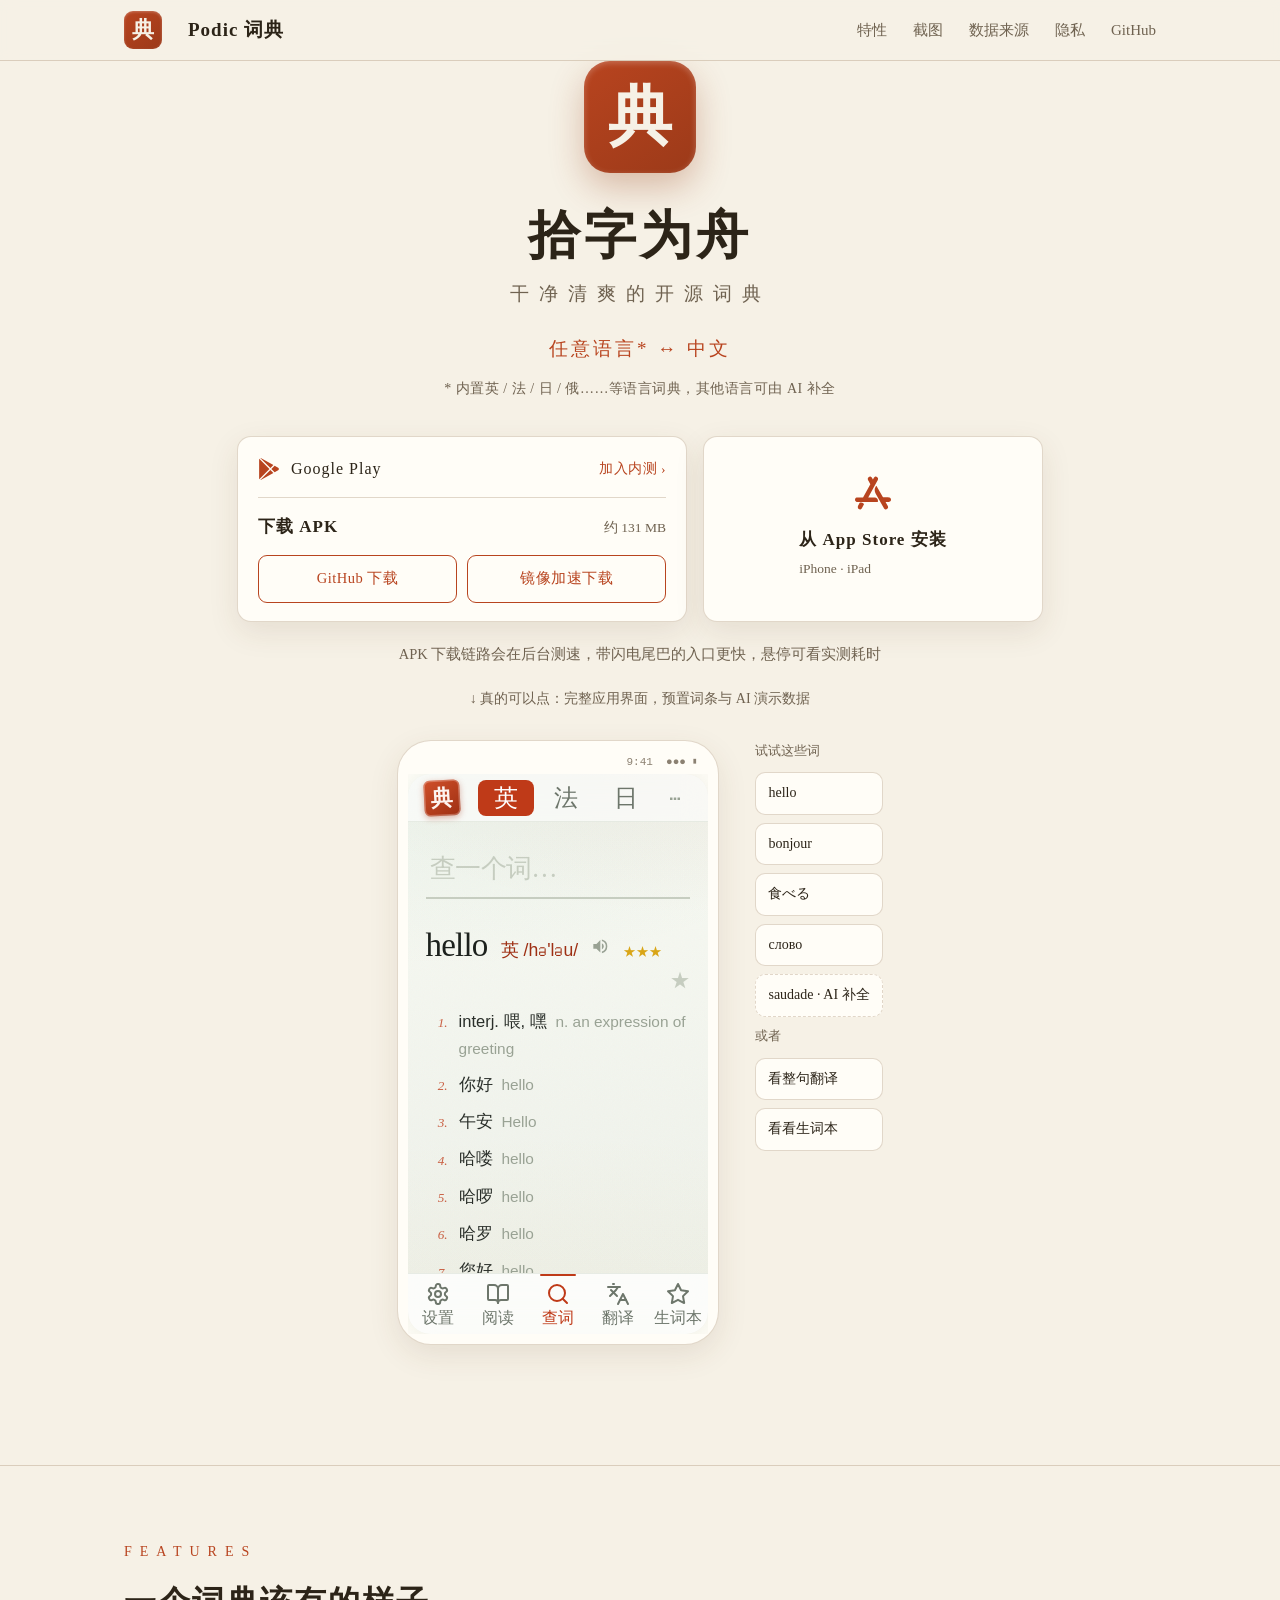
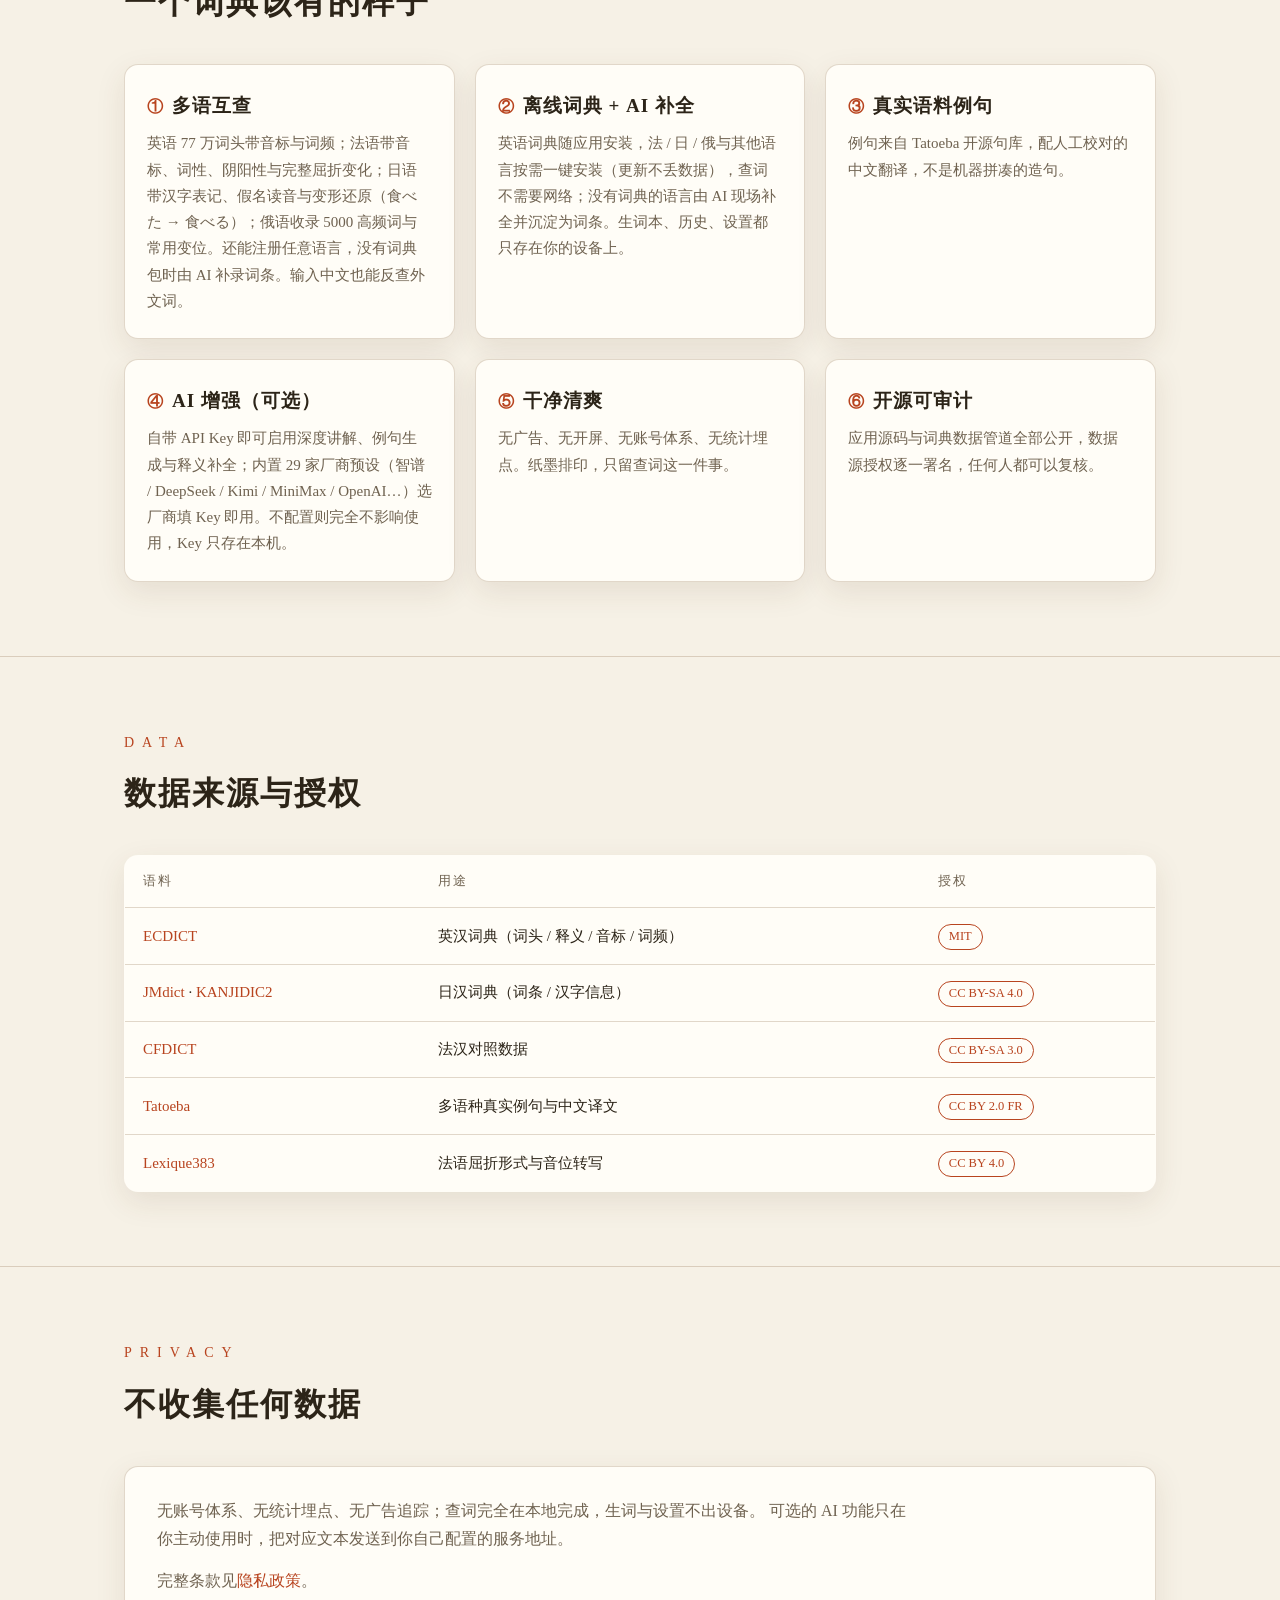
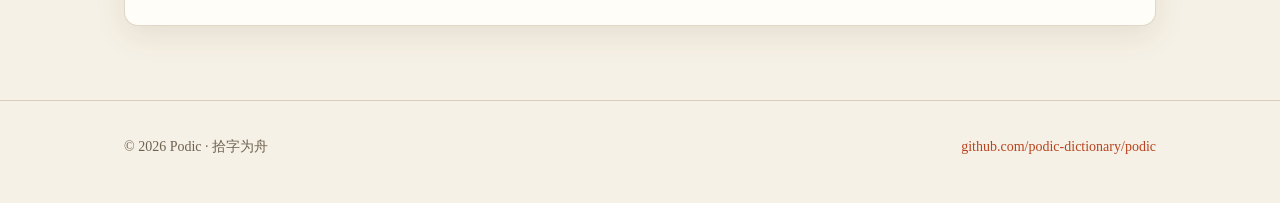
==== index.html @ 90ff9af2 "demo/: 真前端可交互演示（mock 后端），landing 换 iframe 集成 - demo/ = 前端构建产物 + mock.js（fetch 拦截 + SSE 流模拟，预置词条数据） -" ====
<!doctype html>
<html lang="zh-CN">
<head>
<meta charset="utf-8">
<meta name="viewport" content="width=device-width, initial-scale=1">
<title>Podic 词典 · 拾字为舟 — 开源离线词典（英 / 法 / 日 / 俄 ↔ 中文）</title>
<meta name="description" content="Podic 是一款干净清爽的开源词典应用：英、法、日、俄语与中文互查，支持注册任意语言，完全离线，真实语料例句，可选 AI 增强。无广告、无账号、不收集任何数据。Android 与 iOS 均可下载。">
<meta property="og:title" content="Podic 词典 · 拾字为舟">
<meta property="og:description" content="开源离线词典：英 / 法 / 日 / 俄 ↔ 中文（可自添加语言）。真实语料例句，可选 AI 增强，不收集任何数据。">
<meta property="og:image" content="https://podic-dictionary.github.io/assets/og.png">
<link rel="icon" type="image/png" href="assets/icon.png">
<style>
:root{
  --paper:#f6f1e6; --paper-2:#efe7d4; --ink:#2c2418; --ink-soft:#6f6250;
  --seal:#b8441f; --seal-deep:#9c3a19; --line:rgba(120,80,40,.22);
  --card:#fffdf7; --card-shadow:0 10px 30px rgba(90,60,30,.10);
}
@media (prefers-color-scheme: dark){
  :root{
    --paper:#171310; --paper-2:#1f1a15; --ink:#ece4d4; --ink-soft:#a4977f;
    --seal:#d4552a; --seal-deep:#b8441f; --line:rgba(210,170,120,.20);
    --card:#211b15; --card-shadow:0 10px 30px rgba(0,0,0,.45);
  }
}
*{margin:0;padding:0;box-sizing:border-box}
html{scroll-behavior:smooth}
body{
  font-family:"Noto Serif SC","Source Han Serif SC","Songti SC",STSong,Georgia,serif;
  background:
    radial-gradient(1200px 500px at 85% -10%, var(--paper-2), transparent 60%),
    var(--paper);
  color:var(--ink); line-height:1.75;
}
.wrap{max-width:1080px;margin:0 auto;padding:0 24px}
a{color:var(--seal);text-decoration:none}
a:hover{text-decoration:underline}

/* nav */
nav{position:sticky;top:0;z-index:9;backdrop-filter:blur(8px);
  background:color-mix(in srgb, var(--paper) 82%, transparent);border-bottom:1px solid var(--line)}
nav .wrap{display:flex;align-items:center;gap:26px;height:60px}
.seal{width:38px;height:38px;border-radius:9px;flex:none;
  background:linear-gradient(145deg,var(--seal),var(--seal-deep));
  color:#f6f1e6;display:flex;align-items:center;justify-content:center;
  font-size:22px;font-weight:700;box-shadow:inset 0 1px 3px rgba(255,255,255,.28)}
.brand{font-weight:700;font-size:19px;letter-spacing:1px;margin-right:auto}
nav a.item{color:var(--ink-soft);font-size:15px}
nav a.item:hover{color:var(--seal);text-decoration:none}

/* hero */
header{padding:88px 0 66px;text-align:center}
.hero-seal{width:112px;height:112px;border-radius:26px;margin:0 auto 30px;
  background:linear-gradient(145deg,var(--seal),var(--seal-deep));
  color:#f6f1e6;display:flex;align-items:center;justify-content:center;font-size:64px;font-weight:700;
  box-shadow:0 14px 34px rgba(150,60,20,.30), inset 0 2px 6px rgba(255,255,255,.25)}
h1{font-size:52px;letter-spacing:4px;line-height:1.25}
h1 small{display:block;font-size:19px;color:var(--ink-soft);letter-spacing:10px;margin-top:14px;font-weight:400}
.langs{margin:26px 0 38px;color:var(--seal);font-size:19px;letter-spacing:3px}
.cta{display:flex;gap:16px;justify-content:center;flex-wrap:wrap;align-items:stretch}
.btn{display:inline-flex;align-items:center;gap:9px;padding:12px 26px;border-radius:10px;
  border:1.5px solid var(--seal);font-size:16px;letter-spacing:1px}
.btn.solid{background:linear-gradient(145deg,var(--seal),var(--seal-deep));color:#f6f1e6;
  box-shadow:0 6px 18px rgba(150,60,20,.28)}
.btn.solid:hover{text-decoration:none;transform:translateY(-1px)}
.btn.ghost{color:var(--seal)}
.btn.ghost:hover{background:color-mix(in srgb, var(--seal) 8%, transparent);text-decoration:none}
button.btn{font-family:inherit;cursor:pointer;background:none}
.ver{font:12.5px/1 ui-monospace,SFMono-Regular,Consolas,monospace;opacity:.85}
.ver:empty{display:none}
.cta-note{margin-top:20px;color:var(--ink-soft);font-size:14.5px}

/* 平台卡片：Google 卡（Play 内测入口 + APK 下载）与 iOS 卡（App Store） */
.dl-card{width:100%;max-width:450px;background:var(--card);border:1px solid var(--line);
  border-radius:14px;box-shadow:var(--card-shadow);padding:18px 20px;text-align:left;
  display:flex;flex-direction:column}
.store-row{display:flex;align-items:center;gap:11px;width:100%;padding:0 0 14px;
  margin-bottom:14px;border:0;border-bottom:1px solid var(--line);background:none;
  color:var(--ink);font:inherit;font-size:16px;letter-spacing:1px;cursor:pointer;text-align:left}
.store-row:hover{color:var(--seal);text-decoration:none}
.store-row .icon{width:22px;height:22px;flex:none;color:var(--seal)}
.store-row .hint{margin-left:auto;color:var(--seal);font-size:13.5px;letter-spacing:.5px}
.ios-card{max-width:340px;display:flex;align-items:center;justify-content:center;gap:14px;
  color:var(--ink);text-decoration:none;padding:18px 24px}
.ios-card:hover{text-decoration:none;color:var(--seal);
  background:color-mix(in srgb, var(--seal) 5%, var(--card))}
.ios-card .icon{width:36px;height:36px;flex:none;color:var(--seal)}
.ios-card b{display:block;font-size:17px;letter-spacing:1px}
.ios-card span{color:var(--ink-soft);font-size:13.5px}
.dl-head{display:flex;align-items:baseline;justify-content:space-between;gap:12px;margin-bottom:14px}
.dl-head b{font-size:17px;letter-spacing:1px}
.dl-head span{color:var(--ink-soft);font-size:13.5px}
.dl-actions{display:flex;gap:10px;flex-wrap:wrap}
.dl-btn{display:inline-flex;align-items:center;justify-content:center;flex:1;gap:8px;padding:10px 16px;border-radius:9px;
  border:1.5px solid var(--seal);color:var(--seal);font-size:14.5px;letter-spacing:.5px;
  transition:background .15s,transform .15s;white-space:nowrap}
.dl-btn:hover{background:color-mix(in srgb, var(--seal) 8%, transparent);text-decoration:none;transform:translateY(-1px)}
.dl-btn.faster{order:-1;background:linear-gradient(145deg,var(--seal),var(--seal-deep));
  color:#f6f1e6;box-shadow:0 6px 18px rgba(150,60,20,.28)}
.dl-btn.faster:hover{background:linear-gradient(145deg,var(--seal),var(--seal-deep))}
.dl-btn .spd{display:none;flex:none}
.dl-btn.faster .spd{display:block}
.dl-btn.faster .spd .streak{animation:streak .5s ease-in-out infinite alternate}
@keyframes streak{from{opacity:.25;transform:translateX(-2px)}to{opacity:.95;transform:translateX(1px)}}

/* 内测说明弹窗 */
.modal[hidden]{display:none}
.modal{position:fixed;inset:0;z-index:30;display:flex;align-items:center;justify-content:center;padding:20px}
.modal-backdrop{position:absolute;inset:0;background:color-mix(in srgb, var(--ink) 45%, transparent);backdrop-filter:blur(3px)}
.modal-box{position:relative;width:100%;max-width:520px;max-height:86vh;overflow:auto;
  background:var(--card);border:1px solid var(--line);border-radius:16px;
  box-shadow:var(--card-shadow);padding:30px 32px 26px}
.modal-box h3{font-size:21px;letter-spacing:1px;margin-bottom:14px}
.modal-box p,.modal-box ol{color:var(--ink-soft);font-size:15px}
.modal-box ol{margin:12px 0;list-style:decimal-leading-zero;padding-left:22px}
.modal-box li{margin:9px 0}
.modal-close{position:absolute;top:14px;right:16px;border:none;background:none;
  color:var(--ink-soft);font-size:22px;line-height:1;cursor:pointer;padding:4px 8px}
.modal-close:hover{color:var(--seal)}
.modal-actions{display:flex;gap:10px;flex-wrap:wrap;margin-top:22px}
.modal-actions .btn{padding:9px 18px;font-size:14.5px}

/* screenshots */
.shots{padding:20px 0 90px}
.rail{display:flex;gap:26px;justify-content:center;flex-wrap:wrap}
.phone{width:250px;border-radius:24px;padding:8px;background:var(--card);
  border:1px solid var(--line);box-shadow:var(--card-shadow)}
.phone img{width:100%;border-radius:17px;display:block}
.rail .phone:nth-child(1){transform:rotate(-2.2deg) translateY(12px)}
.rail .phone:nth-child(2){transform:rotate(1.4deg)}
.rail .phone:nth-child(3){transform:rotate(-1.2deg) translateY(6px)}
.rail .phone:nth-child(4){transform:rotate(2deg) translateY(14px)}

/* sections */
section{padding:74px 0;border-top:1px solid var(--line)}
.kicker{color:var(--seal);letter-spacing:8px;font-size:14px;margin-bottom:10px}
h2{font-size:32px;letter-spacing:2px;margin-bottom:34px}

.grid{display:grid;grid-template-columns:repeat(3,1fr);gap:20px}
@media (max-width:760px){.grid{grid-template-columns:1fr}.h1{font-size:40px}h1{font-size:38px}}
.card{background:var(--card);border:1px solid var(--line);border-radius:14px;
  padding:24px 22px;box-shadow:var(--card-shadow)}
.card h3{font-size:19px;margin-bottom:8px;letter-spacing:1px}
.card h3 em{font-style:normal;color:var(--seal);margin-right:8px;font-size:16px}
.card p{color:var(--ink-soft);font-size:15px}

table{width:100%;border-collapse:collapse;background:var(--card);border:1px solid var(--line);
  border-radius:14px;overflow:hidden;box-shadow:var(--card-shadow)}
th,td{padding:14px 18px;text-align:left;font-size:15px;border-bottom:1px solid var(--line)}
th{color:var(--ink-soft);font-weight:400;letter-spacing:2px;font-size:13px}
tr:last-child td{border-bottom:none}
.tag{display:inline-block;padding:1px 10px;border-radius:99px;font-size:12.5px;
  border:1px solid var(--seal);color:var(--seal);white-space:nowrap}

.priv{background:var(--card);border:1px solid var(--line);border-radius:14px;
  padding:30px 32px;box-shadow:var(--card-shadow)}
.priv p{color:var(--ink-soft);max-width:760px}

footer{border-top:1px solid var(--line);padding:34px 0 44px;color:var(--ink-soft);font-size:14px}
footer .wrap{display:flex;justify-content:space-between;gap:16px;flex-wrap:wrap}

/* 可交互 demo：iframe 内嵌真实前端（./demo/），landing 只提供手机框与词条 chips */
.langs-note{margin:-26px 0 34px;color:var(--ink-soft);font-size:14px;letter-spacing:.5px}
.demo-hint{text-align:center;color:var(--ink-soft);font-size:14px;margin-bottom:18px}
.demo{display:flex;gap:36px;justify-content:center;align-items:flex-start;flex-wrap:wrap;padding:10px 0 30px}
.demo-phone{width:322px;border-radius:34px;padding:10px;background:var(--card);border:1px solid var(--line);
  box-shadow:var(--card-shadow);overflow:hidden}
.demo-status{font:11px/1 ui-monospace,monospace;color:var(--ink-soft);padding:6px 10px 6px;text-align:right;opacity:.8}
.demo-phone iframe{display:block;width:100%;height:560px;border:0;border-radius:22px;background:var(--card)}
.demo-side{max-width:200px}
.demo-side-t{font-size:13px;color:var(--ink-soft);margin:0 0 10px}
.chip{display:block;width:100%;margin-bottom:8px;padding:8px 12px;border-radius:10px;border:1px solid var(--line);
  background:var(--card);color:var(--ink);font:inherit;font-size:14px;text-align:left;cursor:pointer}
.chip:hover{border-color:var(--seal);color:var(--seal)}
.chip.ai{border-style:dashed}

</style>
</head>
<body>

<nav><div class="wrap">
  <div class="seal">典</div>
  <div class="brand">Podic 词典</div>
  <a class="item" href="#features">特性</a>
  <a class="item" href="#shots">截图</a>
  <a class="item" href="#data">数据来源</a>
  <a class="item" href="#privacy">隐私</a>
  <a class="item" href="https://github.com/podic-dictionary/podic">GitHub</a>
</div></nav>

<header class="wrap">
  <div class="hero-seal">典</div>
  <h1>拾字为舟<small>干净清爽的开源词典</small></h1>
  <div class="langs">任意语言* ↔ 中文</div>
  <p class="langs-note">* 内置英 / 法 / 日 / 俄……等语言词典，其他语言可由 AI 补全</p>
  <div class="cta">
    <div class="dl-card">
      <button class="store-row" id="playBtn" type="button">
        <svg class="icon" viewBox="0 0 24 24" fill="currentColor" aria-hidden="true"><path d="M22.018 13.298l-3.919 2.218-3.515-3.493 3.543-3.521 3.891 2.202a1.49 1.49 0 0 1 0 2.594zM1.337.924a1.486 1.486 0 0 0-.112.568v21.017c0 .217.045.419.124.6l11.155-11.087L1.337.924zm12.207 10.065l3.258-3.238L3.45.195a1.466 1.466 0 0 0-.946-.179l11.04 10.973zm0 2.067l-11 10.933c.298.036.612-.016.906-.183l13.324-7.54-3.23-3.21z"/></svg>
        Google Play<span class="hint">加入内测 ›</span>
      </button>
      <div class="dl-head">
        <b>下载 APK</b>
        <span><span class="ver" data-release-version></span>约 <span data-release-size>131</span> MB</span>
      </div>
      <div class="dl-actions">
        <a class="dl-btn" data-release-asset href="https://github.com/podic-dictionary/podic/releases/latest"
           title="GitHub 官方直链">GitHub 下载<svg class="spd" viewBox="0 0 30 16" width="26" height="14" aria-hidden="true"><g class="streak" fill="none" stroke="currentColor" stroke-width="1.6" stroke-linecap="round"><path d="M11 5H6"/><path d="M10 8.5H4.5"/><path d="M11 12H7"/></g><path d="M23 1l-8 8h4.2L16.7 15 25 7h-4.2z" fill="currentColor"/></svg></a>
        <a class="dl-btn" data-release-mirror href="https://github.com/podic-dictionary/podic/releases/latest"
           title="ghproxy 镜像加速">镜像加速下载<svg class="spd" viewBox="0 0 30 16" width="26" height="14" aria-hidden="true"><g class="streak" fill="none" stroke="currentColor" stroke-width="1.6" stroke-linecap="round"><path d="M11 5H6"/><path d="M10 8.5H4.5"/><path d="M11 12H7"/></g><path d="M23 1l-8 8h4.2L16.7 15 25 7h-4.2z" fill="currentColor"/></svg></a>
      </div>
    </div>
    <a class="dl-card ios-card" href="https://apps.apple.com/cn/app/podic-dictionary/id6814098026">
      <svg class="icon" viewBox="0 0 24 24" fill="currentColor" aria-hidden="true"><path d="M8.8086 14.9194l6.1107-11.0368c.0837-.1513.1682-.302.2437-.4584.0685-.142.1267-.2854.1646-.4403.0803-.3259.0588-.6656-.066-.9767-.1238-.3095-.3417-.5678-.6201-.7355a1.4175 1.4175 0 0 0-.921-.1924c-.3207.043-.6135.1935-.8443.4288-.1094.1118-.1996.2361-.2832.369-.092.1463-.175.2979-.259.4492l-.3864.6979-.3865-.6979c-.0837-.1515-.1667-.303-.2587-.4492-.0837-.1329-.1739-.2572-.2835-.369-.2305-.2353-.5233-.3857-.844-.429a1.4181 1.4181 0 0 0-.921.1926c-.2784.1677-.4964.426-.6203.7355-.1246.311-.1461.6508-.066.9767.038.155.0962.2984.1648.4403.0753.1564.1598.307.2437.4584l1.248 2.2543-4.8625 8.7825H2.0295c-.1676 0-.3351-.0007-.5026.0092-.1522.009-.3004.0284-.448.0714-.3108.0906-.5822.2798-.7783.548-.195.2665-.3006.5929-.3006.9279 0 .3352.1057.6612.3006.9277.196.2683.4675.4575.7782.548.1477.043.296.0623.4481.0715.1675.01.335.009.5026.009h13.0974c.0171-.0357.059-.1294.1-.2697.415-1.4151-.6156-2.843-2.0347-2.843zM3.113 18.5418l-.7922 1.5008c-.0818.1553-.1644.31-.2384.4705-.067.1458-.124.293-.1611.452-.0785.3346-.0576.6834.0645 1.0029.1212.3175.3346.583.607.7549.2727.172.5891.2416.9013.1975.3139-.044.6005-.1986.8263-.4402.1072-.1148.1954-.2424.2772-.3787.0902-.1503.1714-.3059.2535-.4612L6 19.4636c-.0896-.149-.9473-1.4704-2.887-.9218m20.5861-3.0056a1.4707 1.4707 0 0 0-.779-.5407c-.1476-.0425-.2961-.0616-.4483-.0705-.1678-.0099-.3352-.0091-.503-.0091H18.648l-4.3891-7.817c-.6655.7005-.9632 1.485-1.0773 2.1976-.1655 1.0333.0367 2.0934.546 3.0004l5.2741 9.3933c.084.1494.167.299.2591.4435.0837.131.1739.2537.2836.364.231.2323.5238.3809.8449.4232.3192.0424.643-.0244.9217-.1899.2784-.1653.4968-.4204.621-.7257.1246-.3072.146-.6425.0658-.9641-.0381-.1529-.0962-.2945-.165-.4346-.0753-.1543-.1598-.303-.2438-.4524l-1.216-2.1662h1.596c.1677 0 .3351.0009.5029-.009.1522-.009.3007-.028.4483-.0705a1.4707 1.4707 0 0 0 .779-.5407A1.5386 1.5386 0 0 0 24 16.452a1.539 1.539 0 0 0-.3009-.9158Z"/></svg>
      <div><b>从 App Store 安装</b><span>iPhone · iPad</span></div>
    </a>
  </div>
  <p class="cta-note">APK 下载链路会在后台测速，带闪电尾巴的入口更快，悬停可看实测耗时</p>
</header>

<div class="modal" id="playModal" hidden>
  <div class="modal-backdrop" data-close></div>
  <div class="modal-box" role="dialog" aria-modal="true" aria-labelledby="playModalTitle">
    <button class="modal-close" type="button" aria-label="关闭" data-close>&times;</button>
    <h3 id="playModalTitle">Google Play 加入内测</h3>
    <p>Podic 的 Google Play 版正在封闭测试。按 Google 对个人开发者的要求，需要 12 人连续测试 14 天才能转正式发布。有 Play 账号的朋友，请帮忙凑个人头：</p>
    <ol>
      <li>先加入 <a href="https://groups.google.com/g/podic">podic 测试组</a>（Google Group）</li>
      <li>再<a href="https://play.google.com/apps/testing/com.felix021.podic">点这里加入测试</a>，安装应用</li>
    </ol>
    <p>测试中遇到问题，欢迎在 <a href="https://github.com/podic-dictionary/podic/issues">GitHub 提 issue</a>。</p>
    <div class="modal-actions">
      <a class="btn solid" href="https://groups.google.com/g/podic">① 加入测试组</a>
      <a class="btn ghost" href="https://play.google.com/apps/testing/com.felix021.podic">② 加入测试并安装</a>
    </div>
  </div>
</div>

<!-- 可交互 demo：iframe 内嵌真实前端（mock 后端，预置词条），chips 控制深链接 -->
<div class="shots wrap">
  <div class="demo-hint">↓ 真的可以点：完整应用界面，预置词条与 AI 演示数据</div>
  <div class="demo">
    <div class="demo-phone">
      <div class="demo-status">9:41&nbsp;&nbsp;●●●&nbsp;▮</div>
      <iframe id="demoFrame" src="./demo/#/search?q=hello&amp;lang=en" title="Podic 界面演示" loading="lazy"></iframe>
    </div>
    <div class="demo-side">
      <p class="demo-side-t">试试这些词</p>
      <button class="chip" data-q="hello" data-lang="en">hello</button>
      <button class="chip" data-q="bonjour" data-lang="fr">bonjour</button>
      <button class="chip" data-q="食べる" data-lang="ja">食べる</button>
      <button class="chip" data-q="слово" data-lang="ru">слово</button>
      <button class="chip ai" data-q="saudade" data-lang="fr">saudade · AI 补全</button>
      <p class="demo-side-t">或者</p>
      <button class="chip" data-text="Life is like reading a dictionary.">看整句翻译</button>
      <button class="chip" data-hash="#/favorites">看看生词本</button>
    </div>
  </div>
</div>

<section id="features"><div class="wrap">
  <div class="kicker">FEATURES</div>
  <h2>一个词典该有的样子</h2>
  <div class="grid">
    <div class="card"><h3><em>①</em>多语互查</h3>
      <p>英语 77 万词头带音标与词频；法语带音标、词性、阴阳性与完整屈折变化；日语带汉字表记、假名读音与变形还原（食べた → 食べる）；俄语收录 5000 高频词与常用变位。还能注册任意语言，没有词典包时由 AI 补录词条。输入中文也能反查外文词。</p></div>
    <div class="card"><h3><em>②</em>离线词典 + AI 补全</h3>
      <p>英语词典随应用安装，法 / 日 / 俄与其他语言按需一键安装（更新不丢数据），查词不需要网络；没有词典的语言由 AI 现场补全并沉淀为词条。生词本、历史、设置都只存在你的设备上。</p></div>
    <div class="card"><h3><em>③</em>真实语料例句</h3>
      <p>例句来自 Tatoeba 开源句库，配人工校对的中文翻译，不是机器拼凑的造句。</p></div>
    <div class="card"><h3><em>④</em>AI 增强（可选）</h3>
      <p>自带 API Key 即可启用深度讲解、例句生成与释义补全；内置 29 家厂商预设（智谱 / DeepSeek / Kimi / MiniMax / OpenAI…）选厂商填 Key 即用。不配置则完全不影响使用，Key 只存在本机。</p></div>
    <div class="card"><h3><em>⑤</em>干净清爽</h3>
      <p>无广告、无开屏、无账号体系、无统计埋点。纸墨排印，只留查词这一件事。</p></div>
    <div class="card"><h3><em>⑥</em>开源可审计</h3>
      <p>应用源码与词典数据管道全部公开，数据源授权逐一署名，任何人都可以复核。</p></div>
  </div>
</div></section>

<section id="data"><div class="wrap">
  <div class="kicker">DATA</div>
  <h2>数据来源与授权</h2>
  <table>
    <tr><th>语料</th><th>用途</th><th>授权</th></tr>
    <tr><td><a href="https://github.com/skywind3000/ECDICT">ECDICT</a></td><td>英汉词典（词头 / 释义 / 音标 / 词频）</td><td><span class="tag">MIT</span></td></tr>
    <tr><td><a href="https://www.edrdg.org/jmdict/j_jmdict.html">JMdict</a> · <a href="https://www.edrdg.org/wiki/index.php/KANJIDIC_Project">KANJIDIC2</a></td><td>日汉词典（词条 / 汉字信息）</td><td><span class="tag">CC BY-SA 4.0</span></td></tr>
    <tr><td><a href="https://chine.in/mandarin/cfdict/">CFDICT</a></td><td>法汉对照数据</td><td><span class="tag">CC BY-SA 3.0</span></td></tr>
    <tr><td><a href="https://tatoeba.org">Tatoeba</a></td><td>多语种真实例句与中文译文</td><td><span class="tag">CC BY 2.0 FR</span></td></tr>
    <tr><td><a href="http://www.lexique.org">Lexique383</a></td><td>法语屈折形式与音位转写</td><td><span class="tag">CC BY 4.0</span></td></tr>
  </table>
</div></section>

<section id="privacy"><div class="wrap">
  <div class="kicker">PRIVACY</div>
  <h2>不收集任何数据</h2>
  <div class="priv">
    <p>无账号体系、无统计埋点、无广告追踪；查词完全在本地完成，生词与设置不出设备。
       可选的 AI 功能只在你主动使用时，把对应文本发送到你自己配置的服务地址。</p>
    <p style="margin-top:14px">完整条款见<a href="/privacy.html">隐私政策</a>。</p>
  </div>
</div></section>

<footer><div class="wrap">
  <div>© 2026 Podic · 拾字为舟</div>
  <div><a href="https://github.com/podic-dictionary/podic">github.com/podic-dictionary/podic</a></div>
</div></footer>

<script>
'use strict';
// 内测说明弹窗：点按钮打开，点遮罩 / 关闭键 / Esc 关闭。
(() => {
  const modal = document.getElementById('playModal');
  const open = () => { modal.hidden = false; document.body.style.overflow = 'hidden'; };
  const close = () => { modal.hidden = true; document.body.style.overflow = ''; };
  document.getElementById('playBtn').addEventListener('click', open);
  modal.addEventListener('click', (e) => { if (e.target.closest('[data-close]')) close(); });
  addEventListener('keydown', (e) => { if (e.key === 'Escape' && !modal.hidden) close(); });
})();


// ===== 可交互 demo：chips 通过 hash 深链接控制 iframe 内的真实前端 =====
(() => {
  const frame = document.getElementById('demoFrame');
  const nav = (hash) => { frame.contentWindow.location.hash = hash; };
  document.querySelectorAll('.chip').forEach((x) => {
    x.onclick = () => {
      if (x.dataset.text) nav('#/translate?text=' + encodeURIComponent(x.dataset.text));
      else if (x.dataset.hash) nav(x.dataset.hash);
      else nav('#/search?q=' + encodeURIComponent(x.dataset.q) + '&lang=' + (x.dataset.lang || 'en'));
    };
  });
})();
// ===== /demo =====

// 下载链路：拉 latest release 回填版本号 / APK 直链 / 体积，并给 GitHub
// 直链与 ghproxy 系镜像竞速，谁先返回响应头谁当默认下载按钮。任何失败
// 都保持 releases/latest 兜底链接（不拼文件名，tag 内嵌版本易漂移）。
(async () => {
  try {
    const res = await fetch('https://api.github.com/repos/podic-dictionary/podic/releases/latest',
        {headers: {Accept: 'application/vnd.github+json'}});
    if (!res.ok) return;
    const data = await res.json();
    if (!data || typeof data.tag_name !== 'string') return;
    document.querySelectorAll('[data-release-version]').forEach((el) => {
      el.textContent = data.tag_name + ' · ';
    });
    const asset = (data.assets || []).find(a => /\.apk$/i.test(a.name));
    if (!asset) return;
    const githubBtn = document.querySelector('[data-release-asset]');
    const mirrorBtn = document.querySelector('[data-release-mirror]');
    githubBtn.href = asset.browser_download_url;
    document.querySelectorAll('[data-release-size]').forEach((el) => {
      el.textContent = Math.round(asset.size / 1048576);
    });
    // 镜像按钮先给 ghproxy.net 兜底；竞速冠军出炉后再改指胜出域名。
    const MIRROR_PREFIXES = ['https://ghproxy.net/', 'https://gh-proxy.com/',
        'https://ghfast.top/'];  // 2026-09 实测可用；mirror.ghproxy.com 已失效
    mirrorBtn.href = MIRROR_PREFIXES[0] + asset.browser_download_url;
    // no-cors 探测：拿不到状态码也拿不到 body，abort 挡住下载，流量只有
    // 一个 RTT。结果按到达顺序返回（[0] 为冠军），首个到达后给 300ms 宽限
    // 看有无并列，随后掐掉其余收榜；全灭则返回空数组。
    const raceLinks = (candidates) => new Promise((resolve) => {
      const racers = candidates.map(c => ({ ...c, ctrl: new AbortController() }));
      const arrived = [];
      let done = false;
      const finish = () => {
        if (done) return;
        done = true;
        racers.forEach(r => r.ctrl.abort());
        resolve(arrived);
      };
      racers.forEach((r) => {
        const started = performance.now();
        fetch(r.url, { mode: 'no-cors', cache: 'no-store', signal: r.ctrl.signal })
            .then(() => {
              if (done || r.ms != null) return;
              r.ms = Math.round(performance.now() - started);
              arrived.push(r);
              if (arrived.length === 1) setTimeout(finish, 300);
            })
            .catch(() => {});
      });
      setTimeout(finish, 4800);
    });
    const results = await raceLinks([{ url: asset.browser_download_url }].concat(
        MIRROR_PREFIXES.map(prefix => ({ prefix, url: prefix + asset.browser_download_url }))));
    // 悬停提示写实测耗时；镜像按钮指向最快的镜像域名。
    const githubHit = results.find(r => !r.prefix);
    const mirrorHit = results.find(r => r.prefix);
    githubBtn.title = 'GitHub 官方直链' +
        (githubHit ? ` · 实测响应 ${githubHit.ms}ms` : '');
    if (mirrorHit) {
      mirrorBtn.href = mirrorHit.prefix + asset.browser_download_url;
      mirrorBtn.title = `ghproxy 镜像加速（${new URL(mirrorHit.prefix).host}）` +
          ` · 实测响应 ${mirrorHit.ms}ms`;
    } else {
      mirrorBtn.title = 'ghproxy 镜像加速';
    }
    if (results[0]) {
      // 冠军：排到最前、换实心样式、亮出闪电尾巴。
      const winnerBtn = results[0].prefix ? mirrorBtn : githubBtn;
      winnerBtn.classList.add('faster');
      winnerBtn.title += ' · 当前最快';
    }
  } catch (_) { /* 保持 releases/latest 兜底链接 */ }
})();
</script>

</body>
</html>
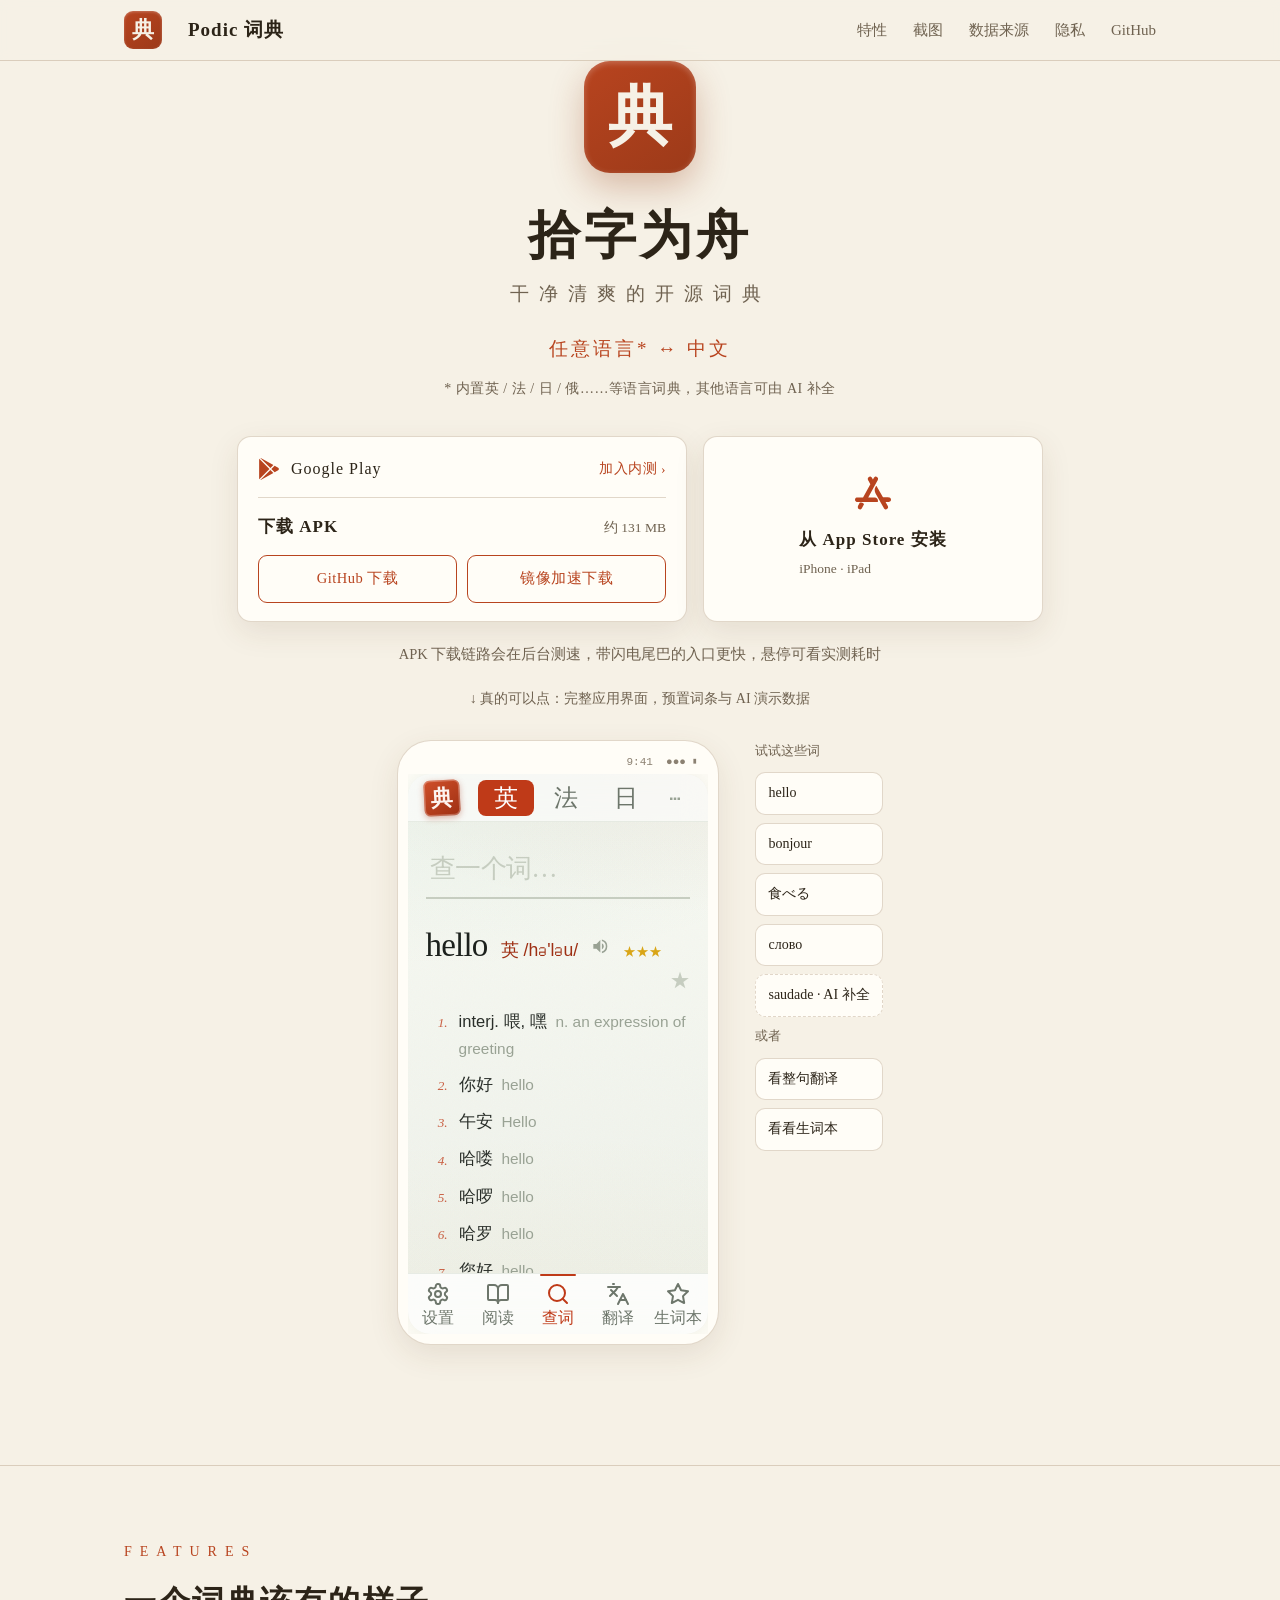
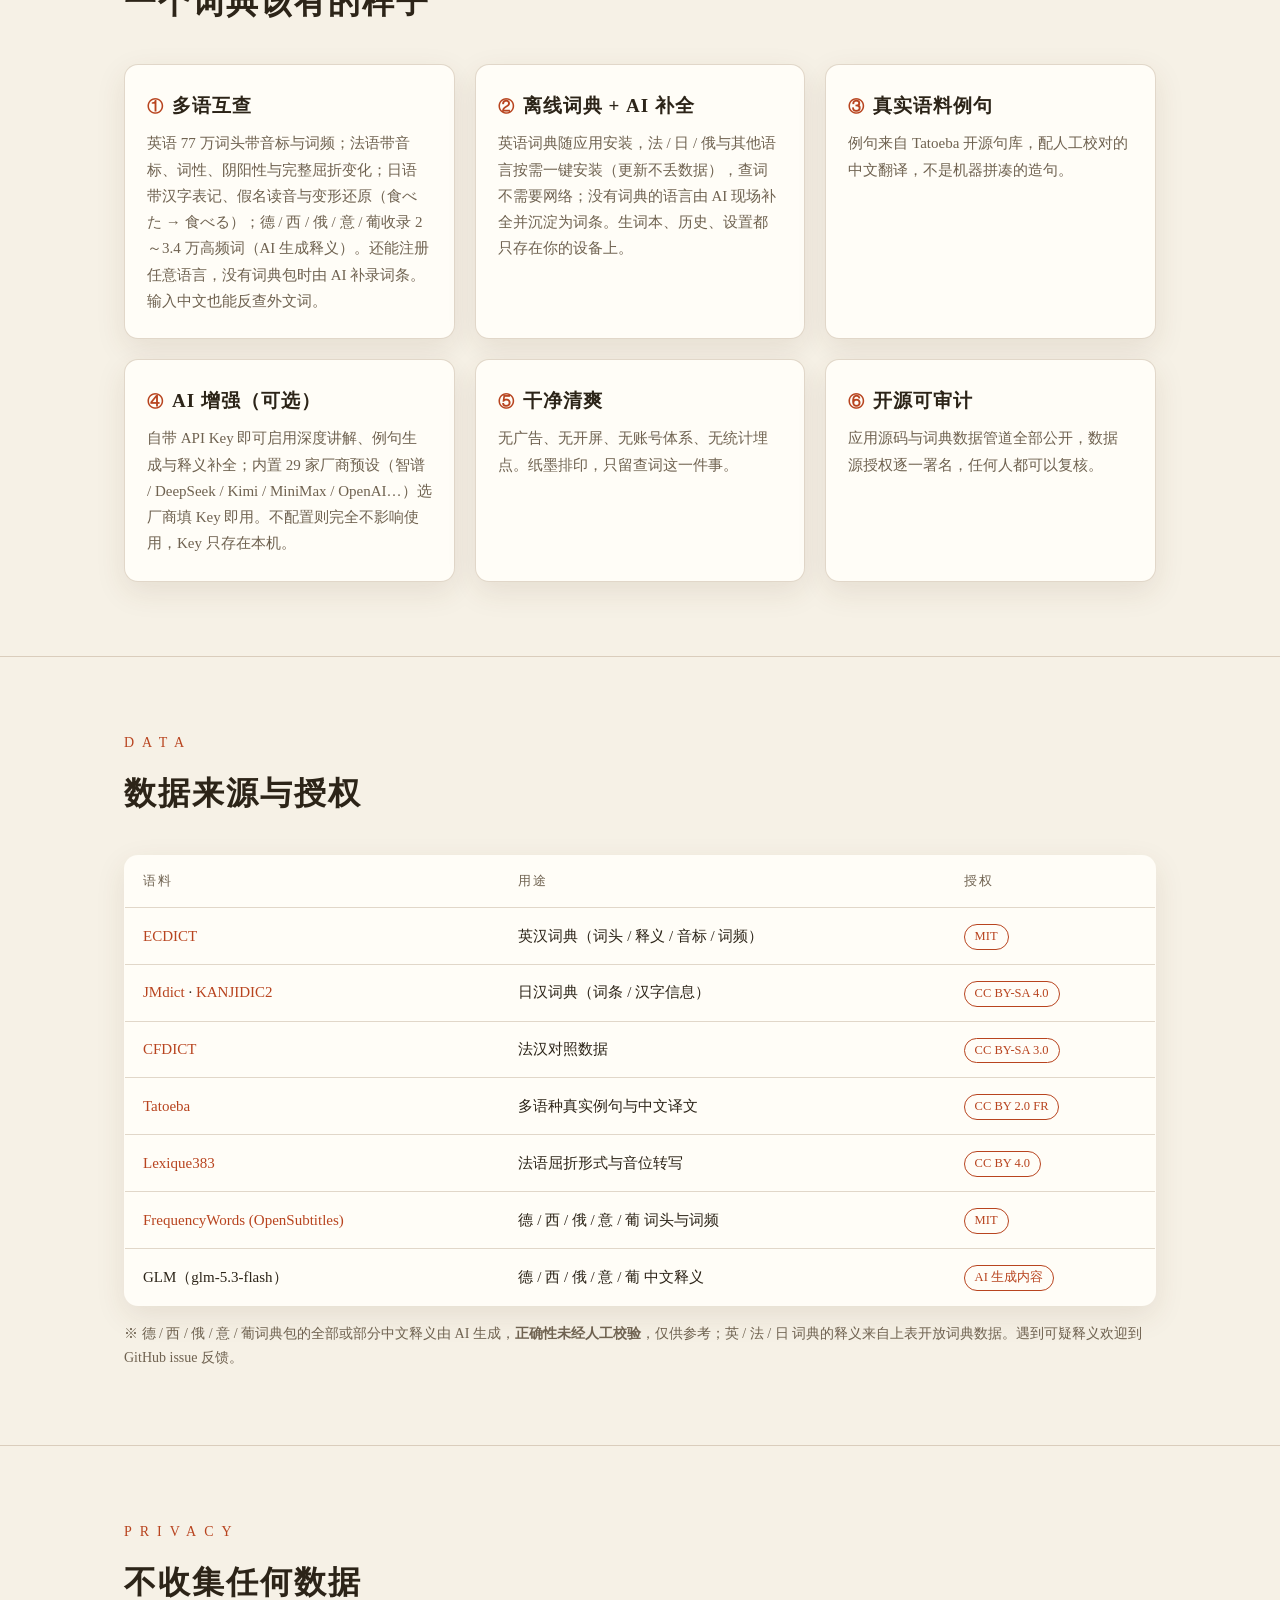
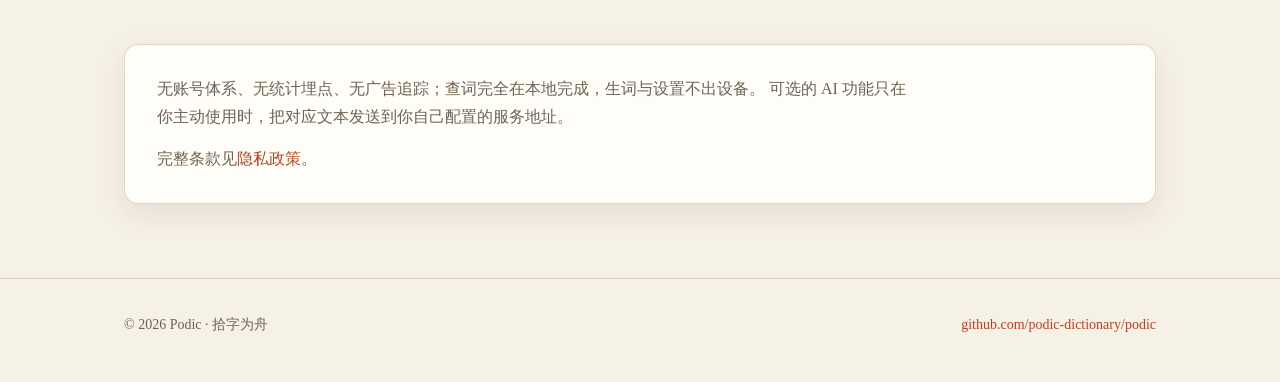
==== commit a7a5caea: "数据来源表补齐五语言 + AI 生成释义披露 - 表格加 FrequencyWords（词头词频）与 GLM（释义）行 - 明确披露：德/西/俄/意/葡释义全部或部分由 AI 生成，未经人工校验 - " ====
--- a/index.html
+++ b/index.html
@@ -4,7 +4,7 @@
 <meta charset="utf-8">
 <meta name="viewport" content="width=device-width, initial-scale=1">
 <title>Podic 词典 · 拾字为舟 — 开源离线词典（英 / 法 / 日 / 俄 ↔ 中文）</title>
-<meta name="description" content="Podic 是一款干净清爽的开源词典应用：英、法、日、俄语与中文互查，支持注册任意语言，完全离线，真实语料例句，可选 AI 增强。无广告、无账号、不收集任何数据。Android 与 iOS 均可下载。">
+<meta name="description" content="Podic 是一款干净清爽的开源词典应用：英、法、日、德、西、俄、意、葡八语与中文互查，支持注册任意语言，完全离线，真实语料例句，可选 AI 增强。无广告、无账号、不收集任何数据。Android 与 iOS 均可下载。">
 <meta property="og:title" content="Podic 词典 · 拾字为舟">
 <meta property="og:description" content="开源离线词典：英 / 法 / 日 / 俄 ↔ 中文（可自添加语言）。真实语料例句，可选 AI 增强，不收集任何数据。">
 <meta property="og:image" content="https://podic-dictionary.github.io/assets/og.png">
@@ -262,7 +262,7 @@
   <h2>一个词典该有的样子</h2>
   <div class="grid">
     <div class="card"><h3><em>①</em>多语互查</h3>
-      <p>英语 77 万词头带音标与词频；法语带音标、词性、阴阳性与完整屈折变化；日语带汉字表记、假名读音与变形还原（食べた → 食べる）；俄语收录 5000 高频词与常用变位。还能注册任意语言，没有词典包时由 AI 补录词条。输入中文也能反查外文词。</p></div>
+      <p>英语 77 万词头带音标与词频；法语带音标、词性、阴阳性与完整屈折变化；日语带汉字表记、假名读音与变形还原（食べた → 食べる）；德 / 西 / 俄 / 意 / 葡收录 2～3.4 万高频词（AI 生成释义）。还能注册任意语言，没有词典包时由 AI 补录词条。输入中文也能反查外文词。</p></div>
     <div class="card"><h3><em>②</em>离线词典 + AI 补全</h3>
       <p>英语词典随应用安装，法 / 日 / 俄与其他语言按需一键安装（更新不丢数据），查词不需要网络；没有词典的语言由 AI 现场补全并沉淀为词条。生词本、历史、设置都只存在你的设备上。</p></div>
     <div class="card"><h3><em>③</em>真实语料例句</h3>
@@ -286,7 +286,10 @@
     <tr><td><a href="https://chine.in/mandarin/cfdict/">CFDICT</a></td><td>法汉对照数据</td><td><span class="tag">CC BY-SA 3.0</span></td></tr>
     <tr><td><a href="https://tatoeba.org">Tatoeba</a></td><td>多语种真实例句与中文译文</td><td><span class="tag">CC BY 2.0 FR</span></td></tr>
     <tr><td><a href="http://www.lexique.org">Lexique383</a></td><td>法语屈折形式与音位转写</td><td><span class="tag">CC BY 4.0</span></td></tr>
+    <tr><td><a href="https://github.com/hermitdave/FrequencyWords">FrequencyWords (OpenSubtitles)</a></td><td>德 / 西 / 俄 / 意 / 葡 词头与词频</td><td><span class="tag">MIT</span></td></tr>
+    <tr><td>GLM（glm-5.3-flash）</td><td>德 / 西 / 俄 / 意 / 葡 中文释义</td><td><span class="tag">AI 生成内容</span></td></tr>
   </table>
+  <p style="margin-top:16px;font-size:14px;color:var(--ink-soft)">※ 德 / 西 / 俄 / 意 / 葡词典包的全部或部分中文释义由 AI 生成，<b>正确性未经人工校验</b>，仅供参考；英 / 法 / 日 词典的释义来自上表开放词典数据。遇到可疑释义欢迎到 GitHub issue 反馈。</p>
 </div></section>
 
 <section id="privacy"><div class="wrap">
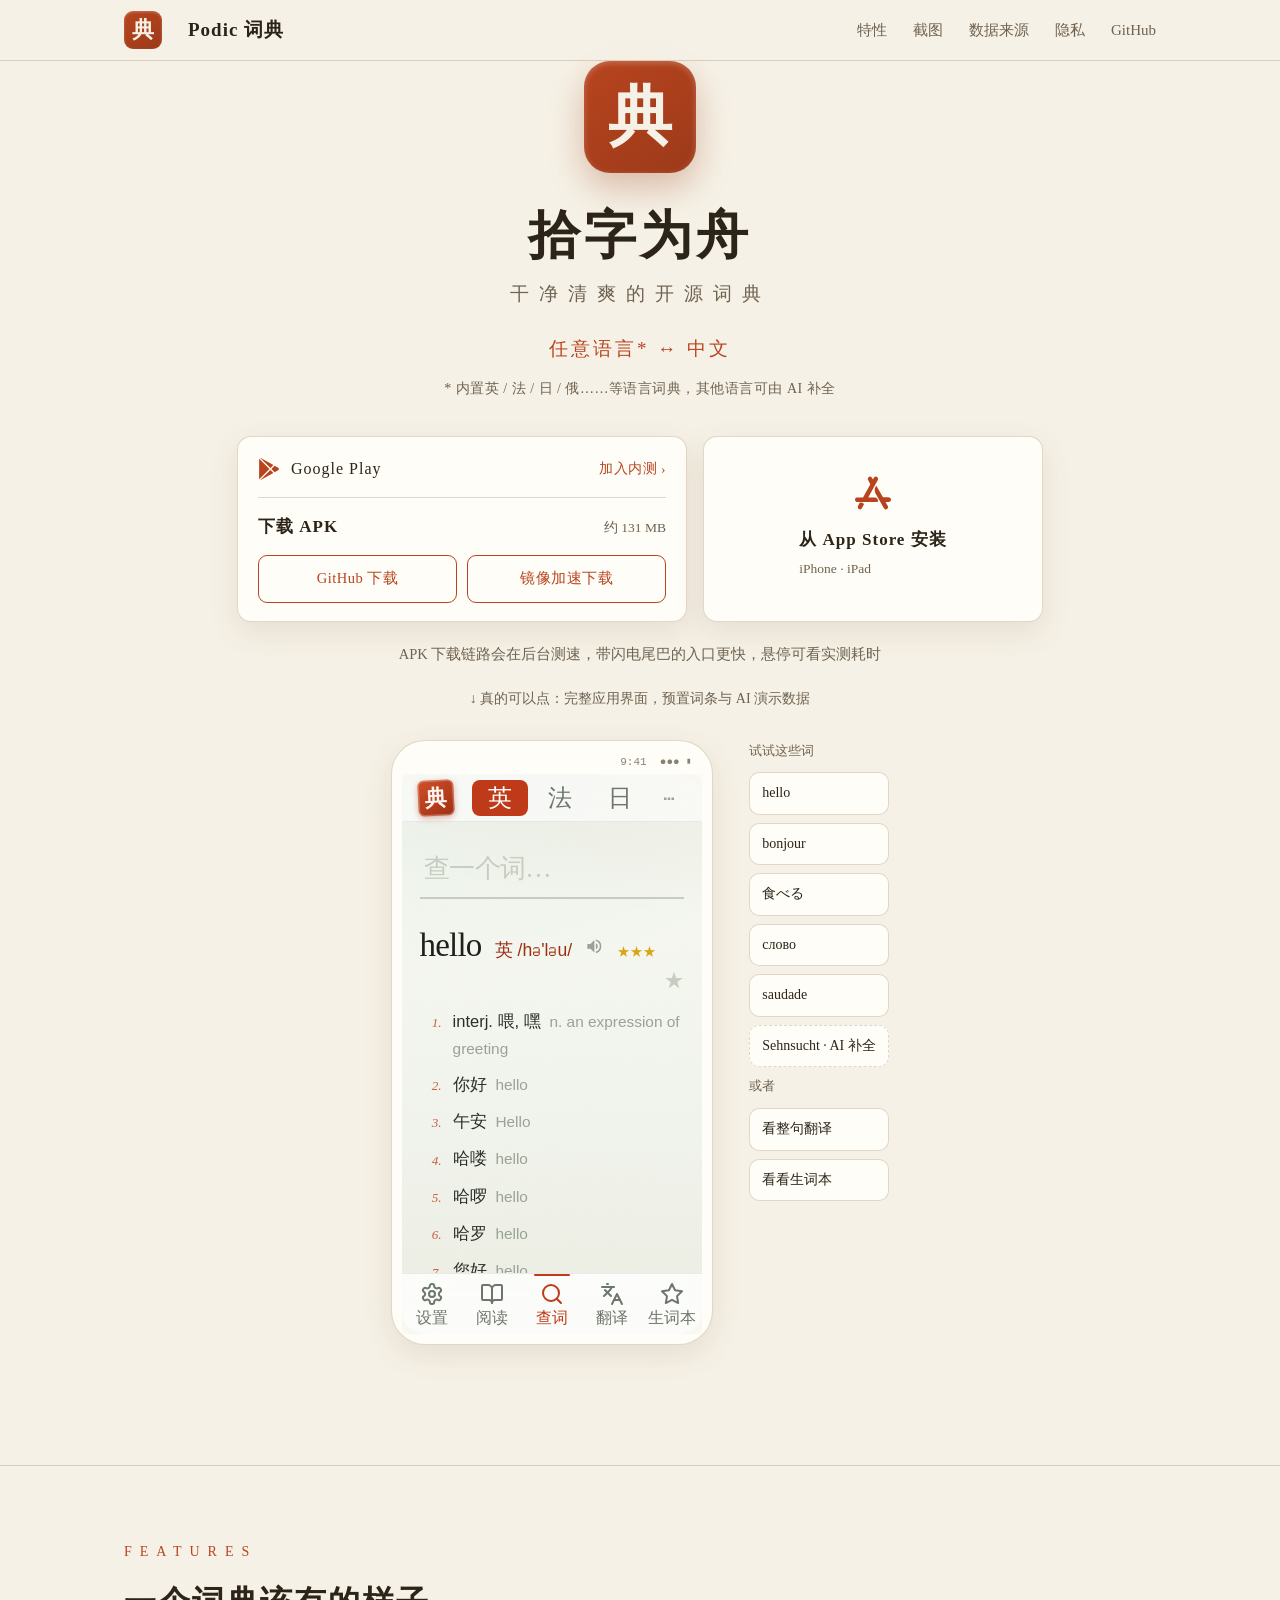
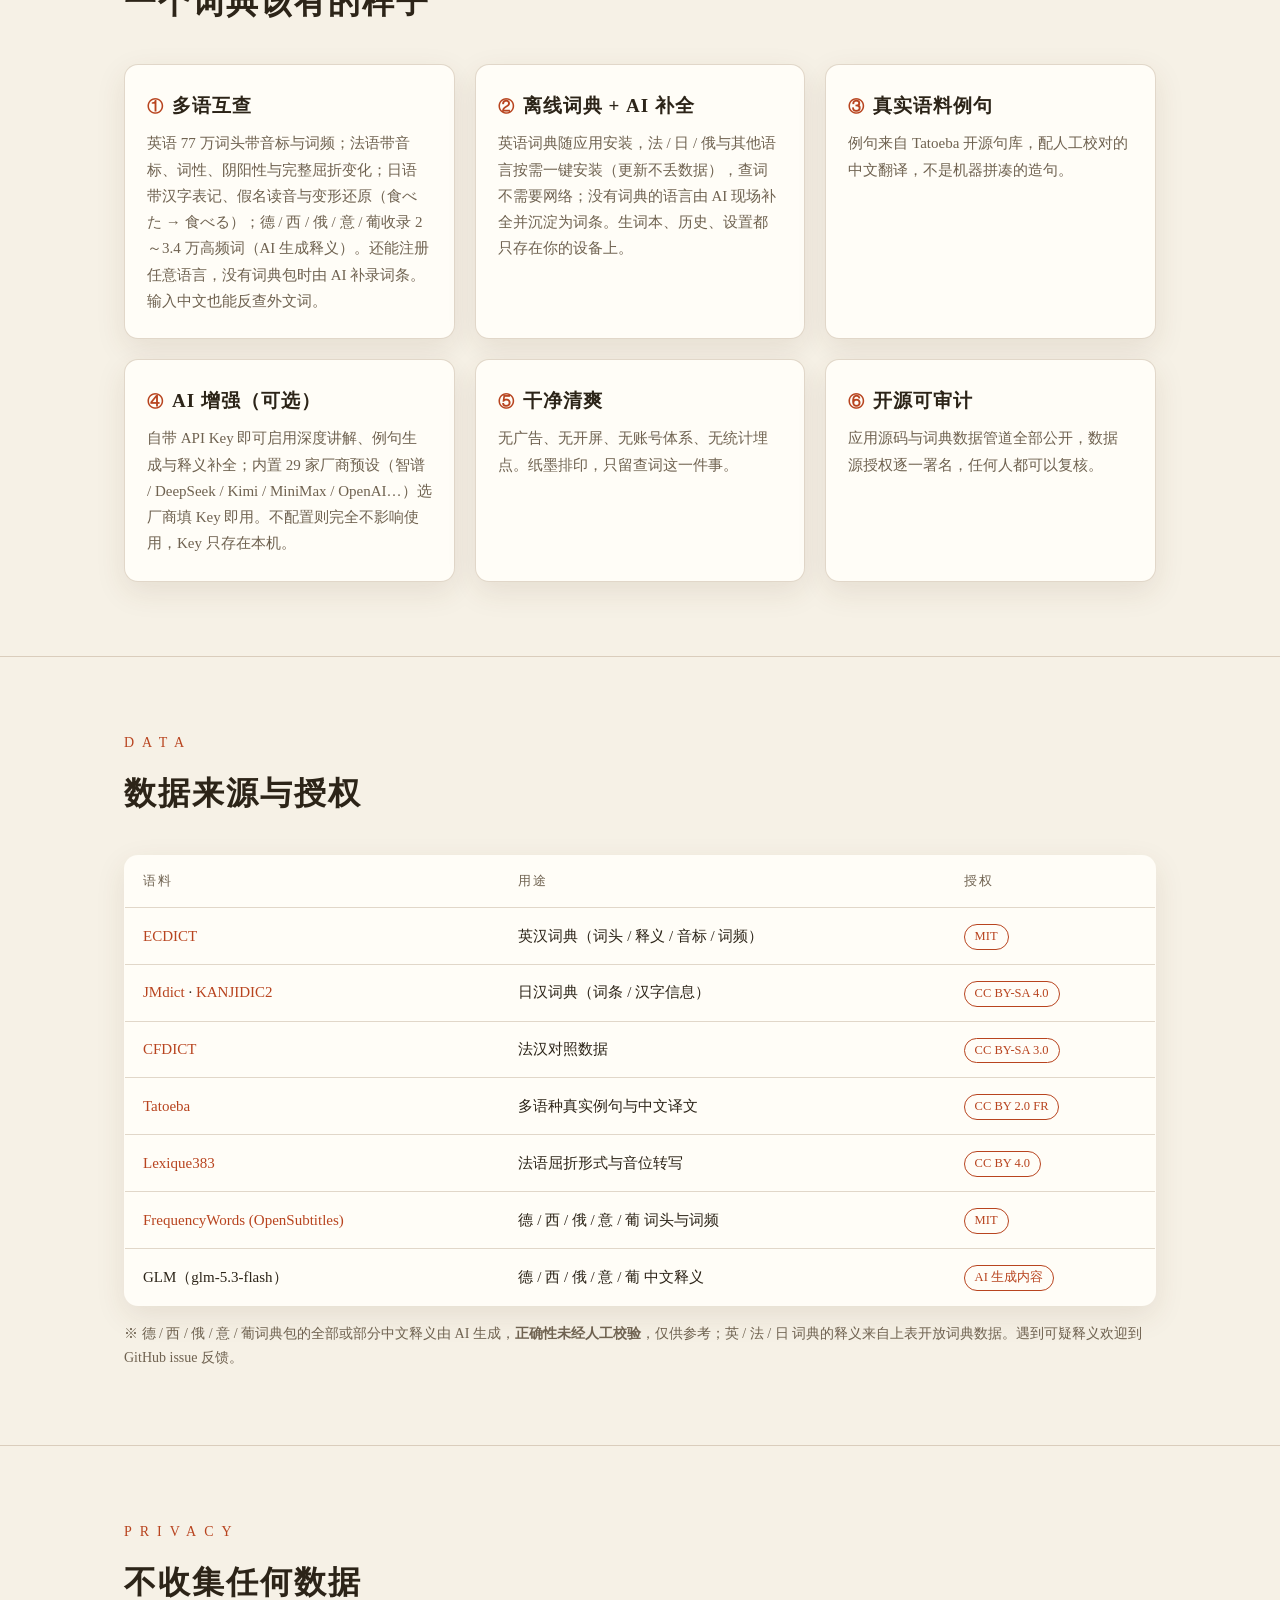
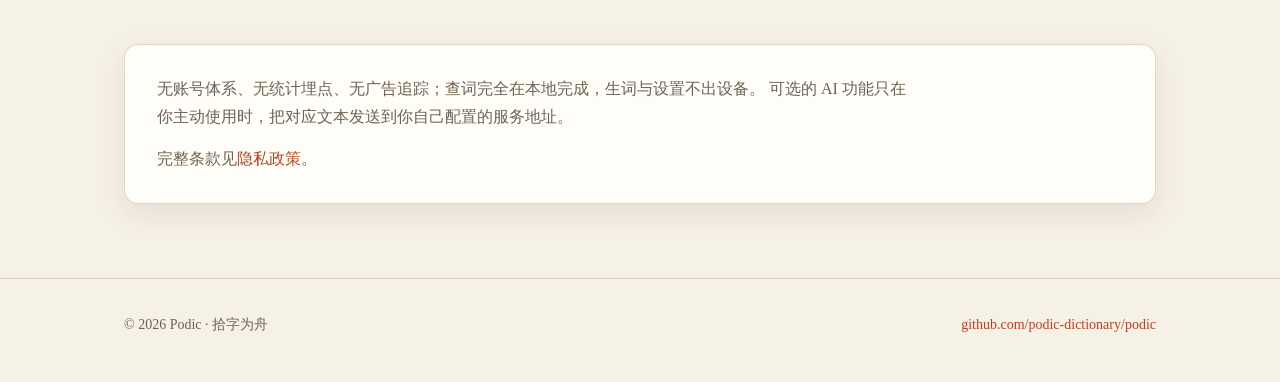
==== commit d4434b4f: "demo: saudade 直查 pt 真词条 + Sehnsucht AI 补全演示（含语言名兜底新版前端） Co-Authored-By: Claude Code <no-reply@anthro" ====
--- a/index.html
+++ b/index.html
@@ -249,7 +249,8 @@
       <button class="chip" data-q="bonjour" data-lang="fr">bonjour</button>
       <button class="chip" data-q="食べる" data-lang="ja">食べる</button>
       <button class="chip" data-q="слово" data-lang="ru">слово</button>
-      <button class="chip ai" data-q="saudade" data-lang="fr">saudade · AI 补全</button>
+      <button class="chip" data-q="saudade" data-lang="pt">saudade</button>
+      <button class="chip ai" data-q="Sehnsucht" data-lang="de">Sehnsucht · AI 补全</button>
       <p class="demo-side-t">或者</p>
       <button class="chip" data-text="Life is like reading a dictionary.">看整句翻译</button>
       <button class="chip" data-hash="#/favorites">看看生词本</button>
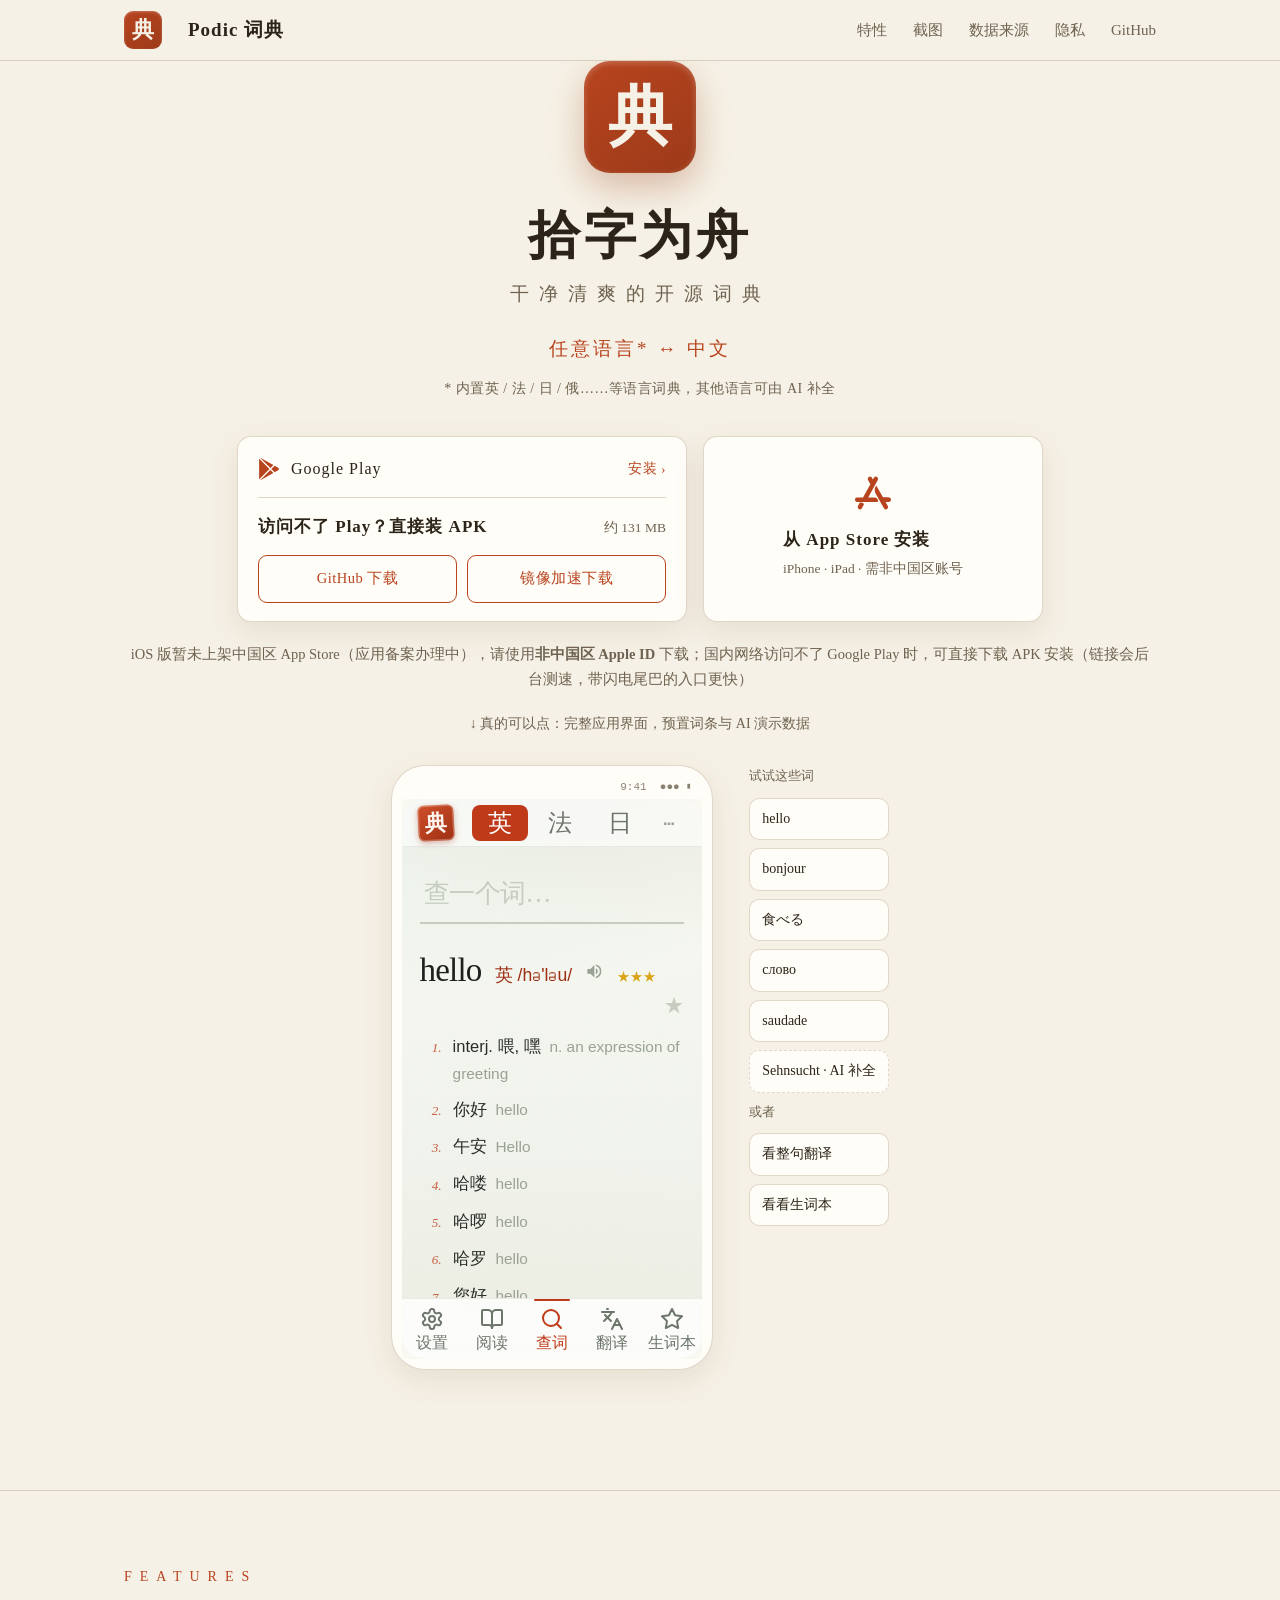
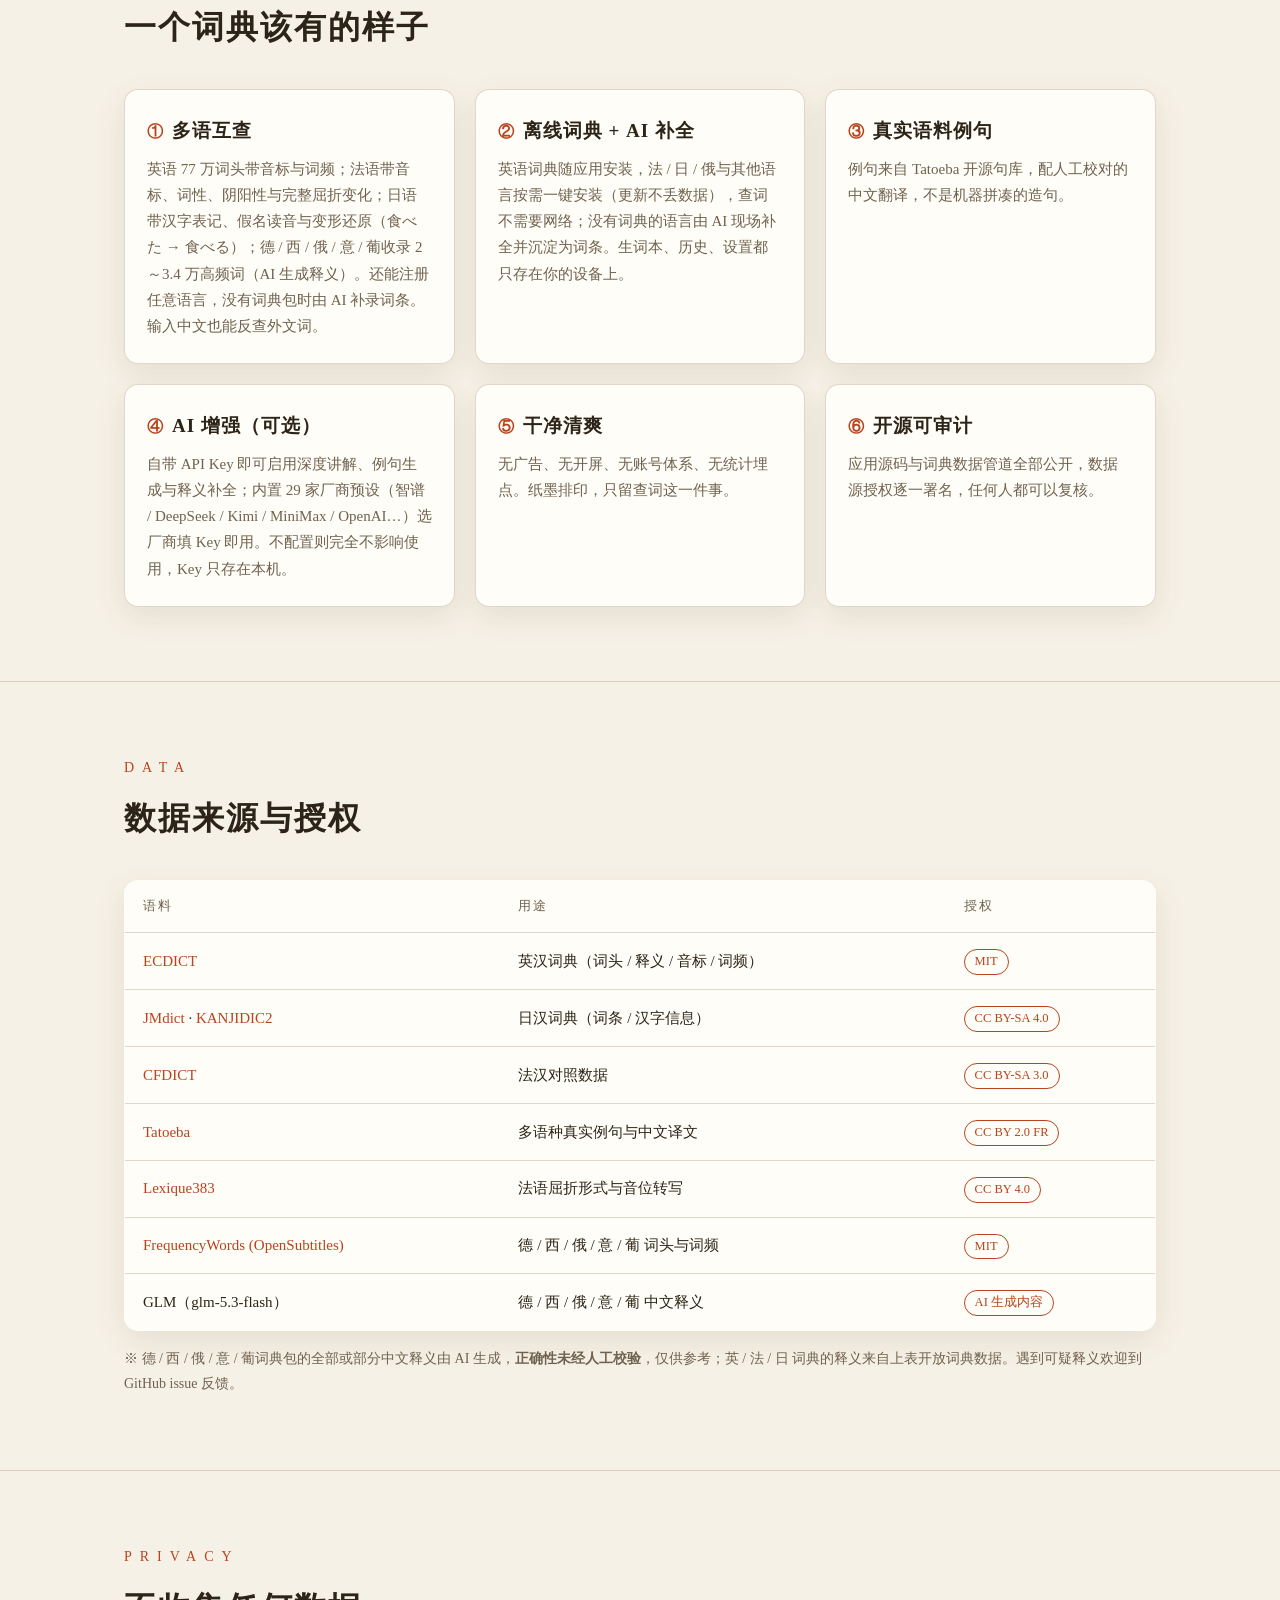
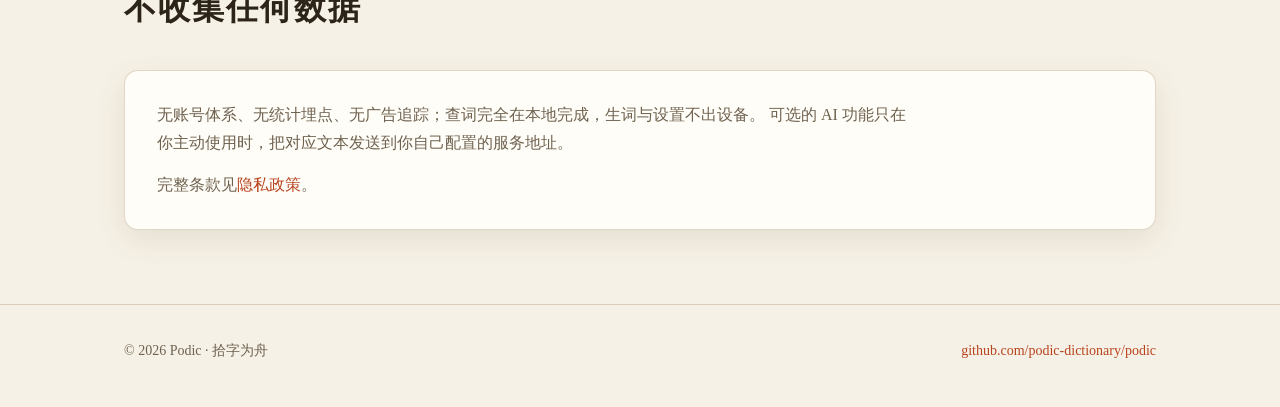
==== commit e0011a37: "商店正式版引导：Play 直装链接、App Store 去中国区、APK 降为备用 - iOS/Android 已正式上线：Google Play 改为商店直装链接，撤掉封闭   测试弹窗（HTML/" ====
--- a/index.html
+++ b/index.html
@@ -69,7 +69,7 @@
 .ver:empty{display:none}
 .cta-note{margin-top:20px;color:var(--ink-soft);font-size:14.5px}
 
-/* 平台卡片：Google 卡（Play 内测入口 + APK 下载）与 iOS 卡（App Store） */
+/* 平台卡片：Google Play 卡（商店入口 + APK 备用下载）与 iOS 卡（App Store） */
 .dl-card{width:100%;max-width:450px;background:var(--card);border:1px solid var(--line);
   border-radius:14px;box-shadow:var(--card-shadow);padding:18px 20px;text-align:left;
   display:flex;flex-direction:column}
@@ -102,23 +102,6 @@
 .dl-btn.faster .spd .streak{animation:streak .5s ease-in-out infinite alternate}
 @keyframes streak{from{opacity:.25;transform:translateX(-2px)}to{opacity:.95;transform:translateX(1px)}}
 
-/* 内测说明弹窗 */
-.modal[hidden]{display:none}
-.modal{position:fixed;inset:0;z-index:30;display:flex;align-items:center;justify-content:center;padding:20px}
-.modal-backdrop{position:absolute;inset:0;background:color-mix(in srgb, var(--ink) 45%, transparent);backdrop-filter:blur(3px)}
-.modal-box{position:relative;width:100%;max-width:520px;max-height:86vh;overflow:auto;
-  background:var(--card);border:1px solid var(--line);border-radius:16px;
-  box-shadow:var(--card-shadow);padding:30px 32px 26px}
-.modal-box h3{font-size:21px;letter-spacing:1px;margin-bottom:14px}
-.modal-box p,.modal-box ol{color:var(--ink-soft);font-size:15px}
-.modal-box ol{margin:12px 0;list-style:decimal-leading-zero;padding-left:22px}
-.modal-box li{margin:9px 0}
-.modal-close{position:absolute;top:14px;right:16px;border:none;background:none;
-  color:var(--ink-soft);font-size:22px;line-height:1;cursor:pointer;padding:4px 8px}
-.modal-close:hover{color:var(--seal)}
-.modal-actions{display:flex;gap:10px;flex-wrap:wrap;margin-top:22px}
-.modal-actions .btn{padding:9px 18px;font-size:14.5px}
-
 /* screenshots */
 .shots{padding:20px 0 90px}
 .rail{display:flex;gap:26px;justify-content:center;flex-wrap:wrap}
@@ -194,12 +177,12 @@
   <p class="langs-note">* 内置英 / 法 / 日 / 俄……等语言词典，其他语言可由 AI 补全</p>
   <div class="cta">
     <div class="dl-card">
-      <button class="store-row" id="playBtn" type="button">
+      <a class="store-row" href="https://play.google.com/store/apps/details?id=com.felix021.podic">
         <svg class="icon" viewBox="0 0 24 24" fill="currentColor" aria-hidden="true"><path d="M22.018 13.298l-3.919 2.218-3.515-3.493 3.543-3.521 3.891 2.202a1.49 1.49 0 0 1 0 2.594zM1.337.924a1.486 1.486 0 0 0-.112.568v21.017c0 .217.045.419.124.6l11.155-11.087L1.337.924zm12.207 10.065l3.258-3.238L3.45.195a1.466 1.466 0 0 0-.946-.179l11.04 10.973zm0 2.067l-11 10.933c.298.036.612-.016.906-.183l13.324-7.54-3.23-3.21z"/></svg>
-        Google Play<span class="hint">加入内测 ›</span>
-      </button>
+        Google Play<span class="hint">安装 ›</span>
+      </a>
       <div class="dl-head">
-        <b>下载 APK</b>
+        <b>访问不了 Play？直接装 APK</b>
         <span><span class="ver" data-release-version></span>约 <span data-release-size>131</span> MB</span>
       </div>
       <div class="dl-actions">
@@ -209,31 +192,13 @@
            title="ghproxy 镜像加速">镜像加速下载<svg class="spd" viewBox="0 0 30 16" width="26" height="14" aria-hidden="true"><g class="streak" fill="none" stroke="currentColor" stroke-width="1.6" stroke-linecap="round"><path d="M11 5H6"/><path d="M10 8.5H4.5"/><path d="M11 12H7"/></g><path d="M23 1l-8 8h4.2L16.7 15 25 7h-4.2z" fill="currentColor"/></svg></a>
       </div>
     </div>
-    <a class="dl-card ios-card" href="https://apps.apple.com/cn/app/podic-dictionary/id6814098026">
+    <a class="dl-card ios-card" href="https://apps.apple.com/app/podic-dictionary/id6814098026">
       <svg class="icon" viewBox="0 0 24 24" fill="currentColor" aria-hidden="true"><path d="M8.8086 14.9194l6.1107-11.0368c.0837-.1513.1682-.302.2437-.4584.0685-.142.1267-.2854.1646-.4403.0803-.3259.0588-.6656-.066-.9767-.1238-.3095-.3417-.5678-.6201-.7355a1.4175 1.4175 0 0 0-.921-.1924c-.3207.043-.6135.1935-.8443.4288-.1094.1118-.1996.2361-.2832.369-.092.1463-.175.2979-.259.4492l-.3864.6979-.3865-.6979c-.0837-.1515-.1667-.303-.2587-.4492-.0837-.1329-.1739-.2572-.2835-.369-.2305-.2353-.5233-.3857-.844-.429a1.4181 1.4181 0 0 0-.921.1926c-.2784.1677-.4964.426-.6203.7355-.1246.311-.1461.6508-.066.9767.038.155.0962.2984.1648.4403.0753.1564.1598.307.2437.4584l1.248 2.2543-4.8625 8.7825H2.0295c-.1676 0-.3351-.0007-.5026.0092-.1522.009-.3004.0284-.448.0714-.3108.0906-.5822.2798-.7783.548-.195.2665-.3006.5929-.3006.9279 0 .3352.1057.6612.3006.9277.196.2683.4675.4575.7782.548.1477.043.296.0623.4481.0715.1675.01.335.009.5026.009h13.0974c.0171-.0357.059-.1294.1-.2697.415-1.4151-.6156-2.843-2.0347-2.843zM3.113 18.5418l-.7922 1.5008c-.0818.1553-.1644.31-.2384.4705-.067.1458-.124.293-.1611.452-.0785.3346-.0576.6834.0645 1.0029.1212.3175.3346.583.607.7549.2727.172.5891.2416.9013.1975.3139-.044.6005-.1986.8263-.4402.1072-.1148.1954-.2424.2772-.3787.0902-.1503.1714-.3059.2535-.4612L6 19.4636c-.0896-.149-.9473-1.4704-2.887-.9218m20.5861-3.0056a1.4707 1.4707 0 0 0-.779-.5407c-.1476-.0425-.2961-.0616-.4483-.0705-.1678-.0099-.3352-.0091-.503-.0091H18.648l-4.3891-7.817c-.6655.7005-.9632 1.485-1.0773 2.1976-.1655 1.0333.0367 2.0934.546 3.0004l5.2741 9.3933c.084.1494.167.299.2591.4435.0837.131.1739.2537.2836.364.231.2323.5238.3809.8449.4232.3192.0424.643-.0244.9217-.1899.2784-.1653.4968-.4204.621-.7257.1246-.3072.146-.6425.0658-.9641-.0381-.1529-.0962-.2945-.165-.4346-.0753-.1543-.1598-.303-.2438-.4524l-1.216-2.1662h1.596c.1677 0 .3351.0009.5029-.009.1522-.009.3007-.028.4483-.0705a1.4707 1.4707 0 0 0 .779-.5407A1.5386 1.5386 0 0 0 24 16.452a1.539 1.539 0 0 0-.3009-.9158Z"/></svg>
-      <div><b>从 App Store 安装</b><span>iPhone · iPad</span></div>
+      <div><b>从 App Store 安装</b><span>iPhone · iPad · 需非中国区账号</span></div>
     </a>
   </div>
-  <p class="cta-note">APK 下载链路会在后台测速，带闪电尾巴的入口更快，悬停可看实测耗时</p>
+  <p class="cta-note">iOS 版暂未上架中国区 App Store（应用备案办理中），请使用<b>非中国区 Apple ID</b> 下载；国内网络访问不了 Google Play 时，可直接下载 APK 安装（链接会后台测速，带闪电尾巴的入口更快）</p>
 </header>
-
-<div class="modal" id="playModal" hidden>
-  <div class="modal-backdrop" data-close></div>
-  <div class="modal-box" role="dialog" aria-modal="true" aria-labelledby="playModalTitle">
-    <button class="modal-close" type="button" aria-label="关闭" data-close>&times;</button>
-    <h3 id="playModalTitle">Google Play 加入内测</h3>
-    <p>Podic 的 Google Play 版正在封闭测试。按 Google 对个人开发者的要求，需要 12 人连续测试 14 天才能转正式发布。有 Play 账号的朋友，请帮忙凑个人头：</p>
-    <ol>
-      <li>先加入 <a href="https://groups.google.com/g/podic">podic 测试组</a>（Google Group）</li>
-      <li>再<a href="https://play.google.com/apps/testing/com.felix021.podic">点这里加入测试</a>，安装应用</li>
-    </ol>
-    <p>测试中遇到问题，欢迎在 <a href="https://github.com/podic-dictionary/podic/issues">GitHub 提 issue</a>。</p>
-    <div class="modal-actions">
-      <a class="btn solid" href="https://groups.google.com/g/podic">① 加入测试组</a>
-      <a class="btn ghost" href="https://play.google.com/apps/testing/com.felix021.podic">② 加入测试并安装</a>
-    </div>
-  </div>
-</div>
 
 <!-- 可交互 demo：iframe 内嵌真实前端（mock 后端，预置词条），chips 控制深链接 -->
 <div class="shots wrap">
@@ -310,17 +275,6 @@
 
 <script>
 'use strict';
-// 内测说明弹窗：点按钮打开，点遮罩 / 关闭键 / Esc 关闭。
-(() => {
-  const modal = document.getElementById('playModal');
-  const open = () => { modal.hidden = false; document.body.style.overflow = 'hidden'; };
-  const close = () => { modal.hidden = true; document.body.style.overflow = ''; };
-  document.getElementById('playBtn').addEventListener('click', open);
-  modal.addEventListener('click', (e) => { if (e.target.closest('[data-close]')) close(); });
-  addEventListener('keydown', (e) => { if (e.key === 'Escape' && !modal.hidden) close(); });
-})();
-
-
 // ===== 可交互 demo：chips 通过 hash 深链接控制 iframe 内的真实前端 =====
 (() => {
   const frame = document.getElementById('demoFrame');
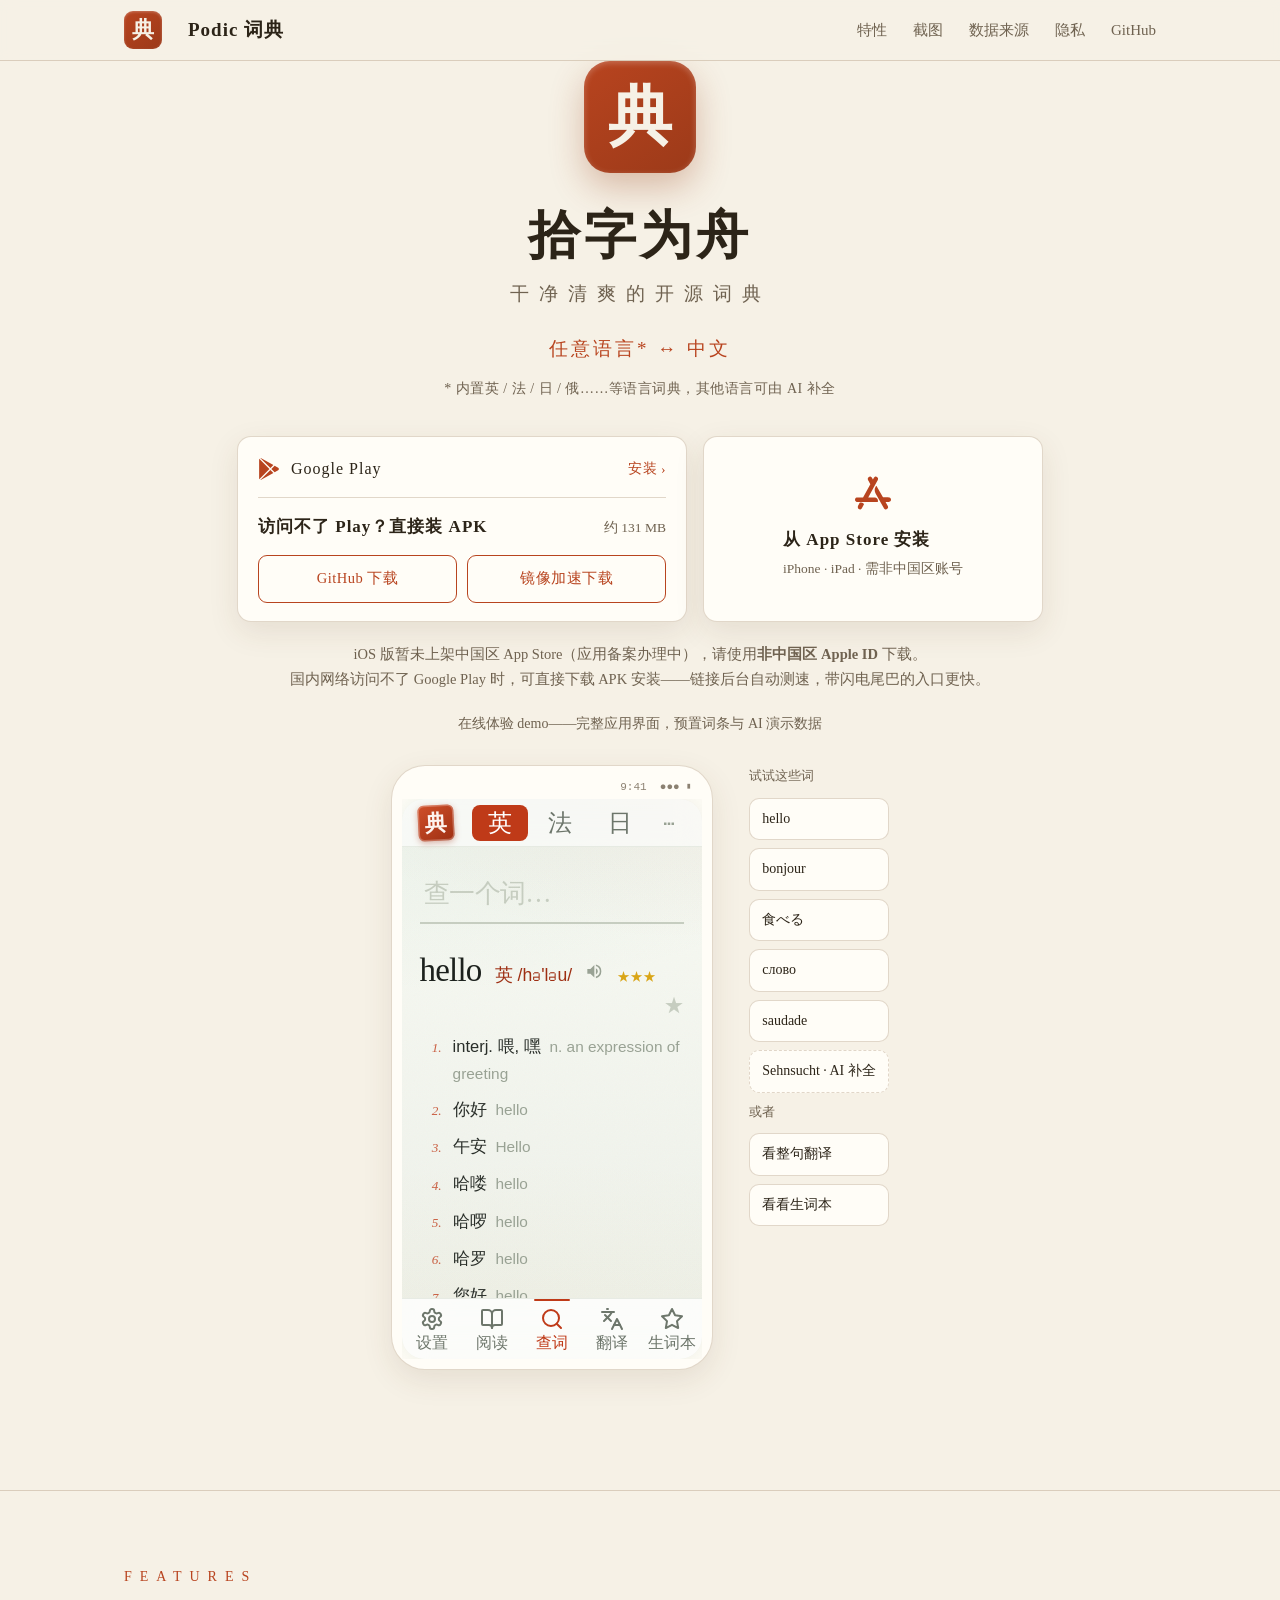
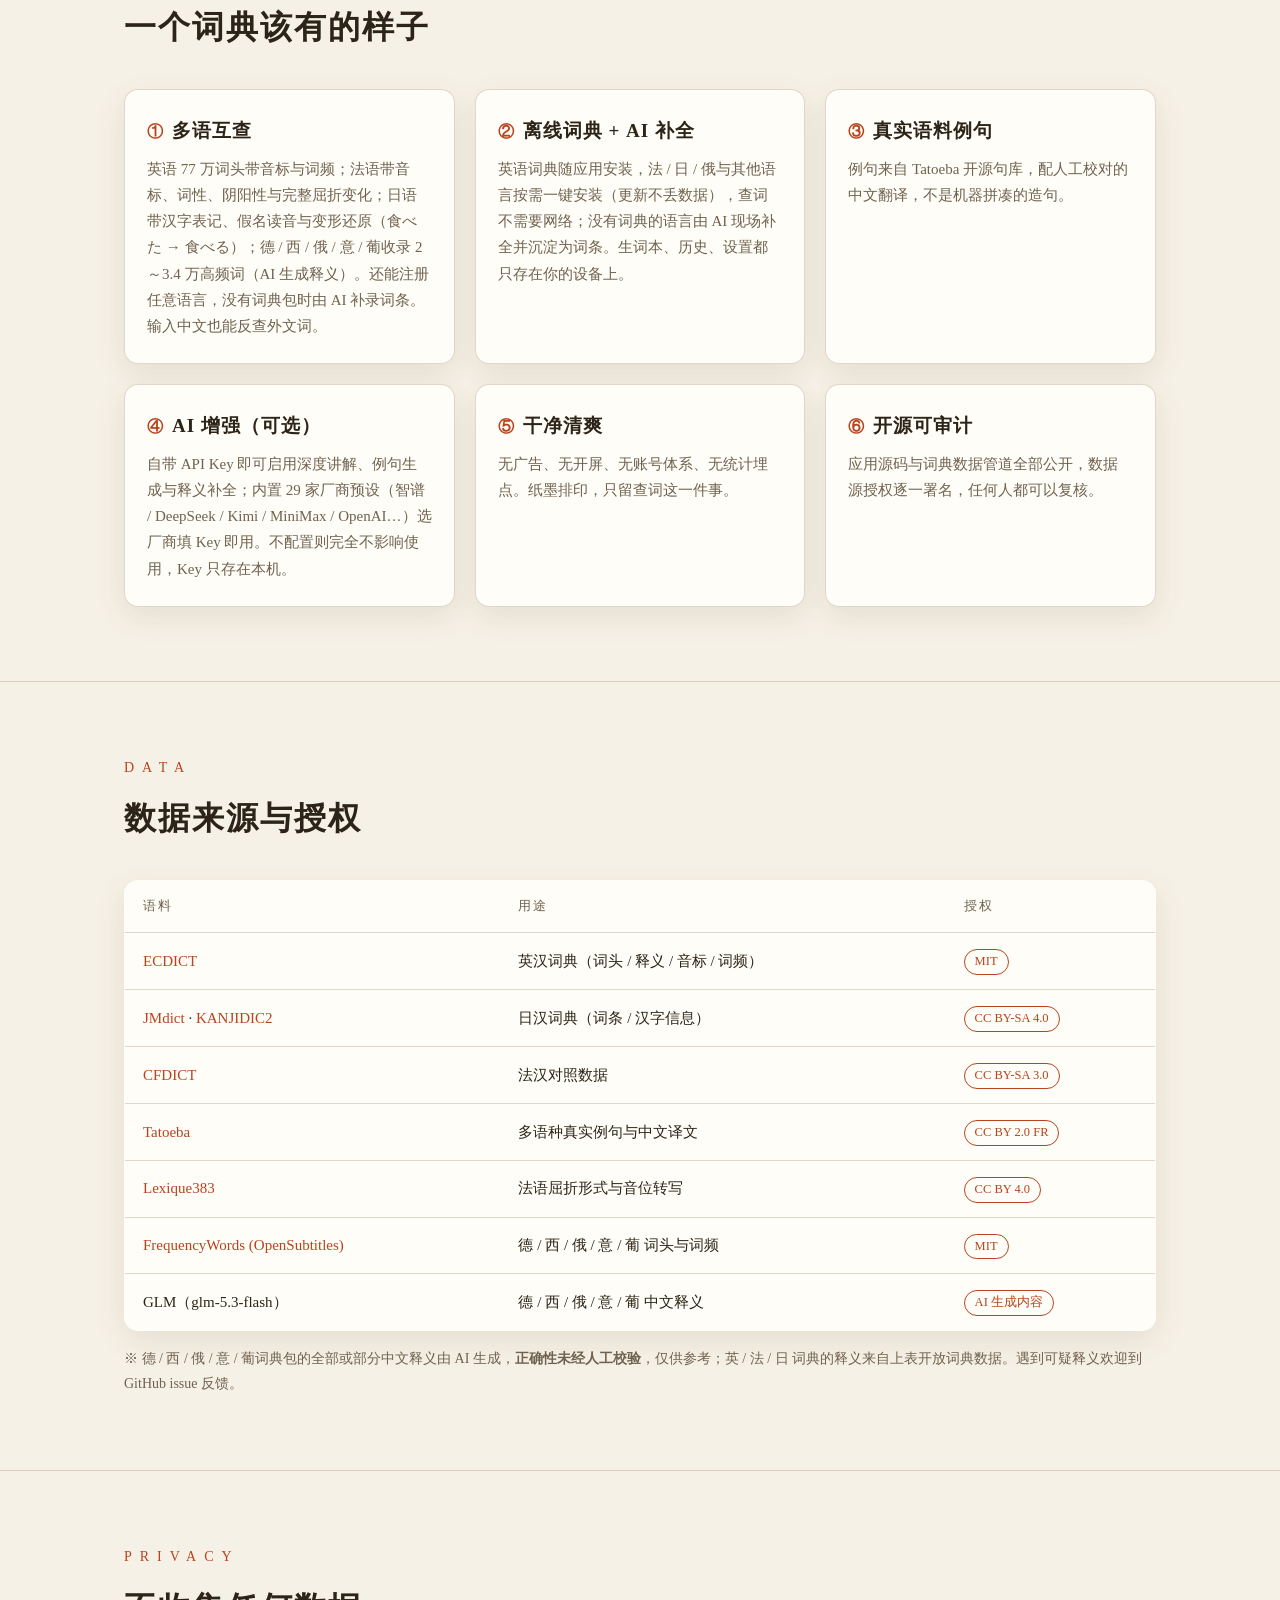
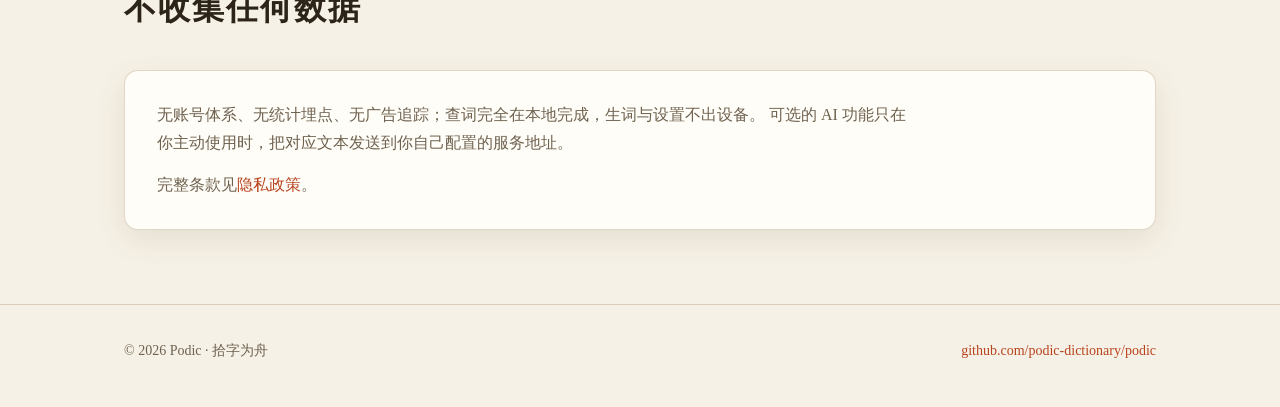
==== commit f65af169: "demo 同步新版前端与 mock；文案微调 - demo/ 重新构建：带上生词练习、单词量测试、测验入口、文章编辑、   熟练度标签等全部新功能（mock 补齐对应端点，练习可真实判分） - 报名文" ====
--- a/index.html
+++ b/index.html
@@ -197,12 +197,15 @@
       <div><b>从 App Store 安装</b><span>iPhone · iPad · 需非中国区账号</span></div>
     </a>
   </div>
-  <p class="cta-note">iOS 版暂未上架中国区 App Store（应用备案办理中），请使用<b>非中国区 Apple ID</b> 下载；国内网络访问不了 Google Play 时，可直接下载 APK 安装（链接会后台测速，带闪电尾巴的入口更快）</p>
+  <p class="cta-note">
+    iOS 版暂未上架中国区 App Store（应用备案办理中），请使用<b>非中国区 Apple ID</b> 下载。<br>
+    国内网络访问不了 Google Play 时，可直接下载 APK 安装——链接后台自动测速，带闪电尾巴的入口更快。
+  </p>
 </header>
 
 <!-- 可交互 demo：iframe 内嵌真实前端（mock 后端，预置词条），chips 控制深链接 -->
 <div class="shots wrap">
-  <div class="demo-hint">↓ 真的可以点：完整应用界面，预置词条与 AI 演示数据</div>
+  <div class="demo-hint">在线体验 demo——完整应用界面，预置词条与 AI 演示数据</div>
   <div class="demo">
     <div class="demo-phone">
       <div class="demo-status">9:41&nbsp;&nbsp;●●●&nbsp;▮</div>
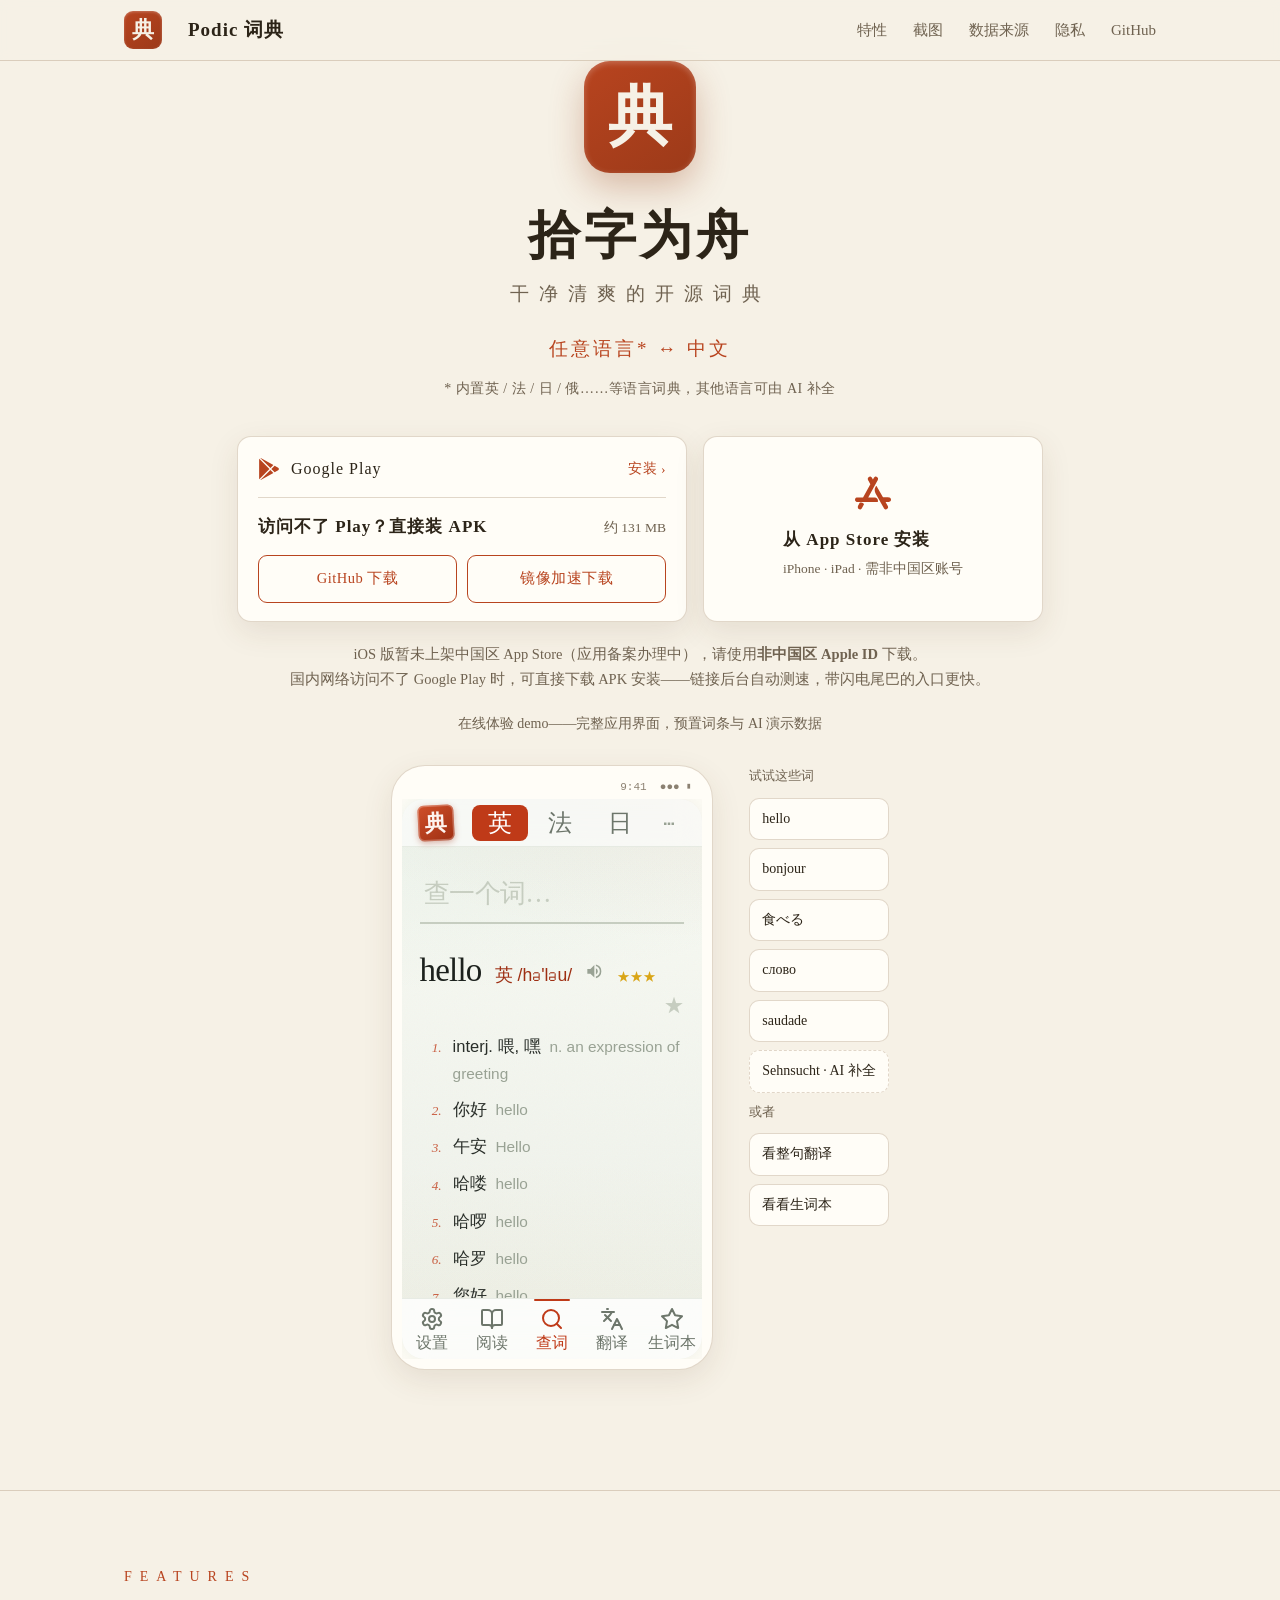
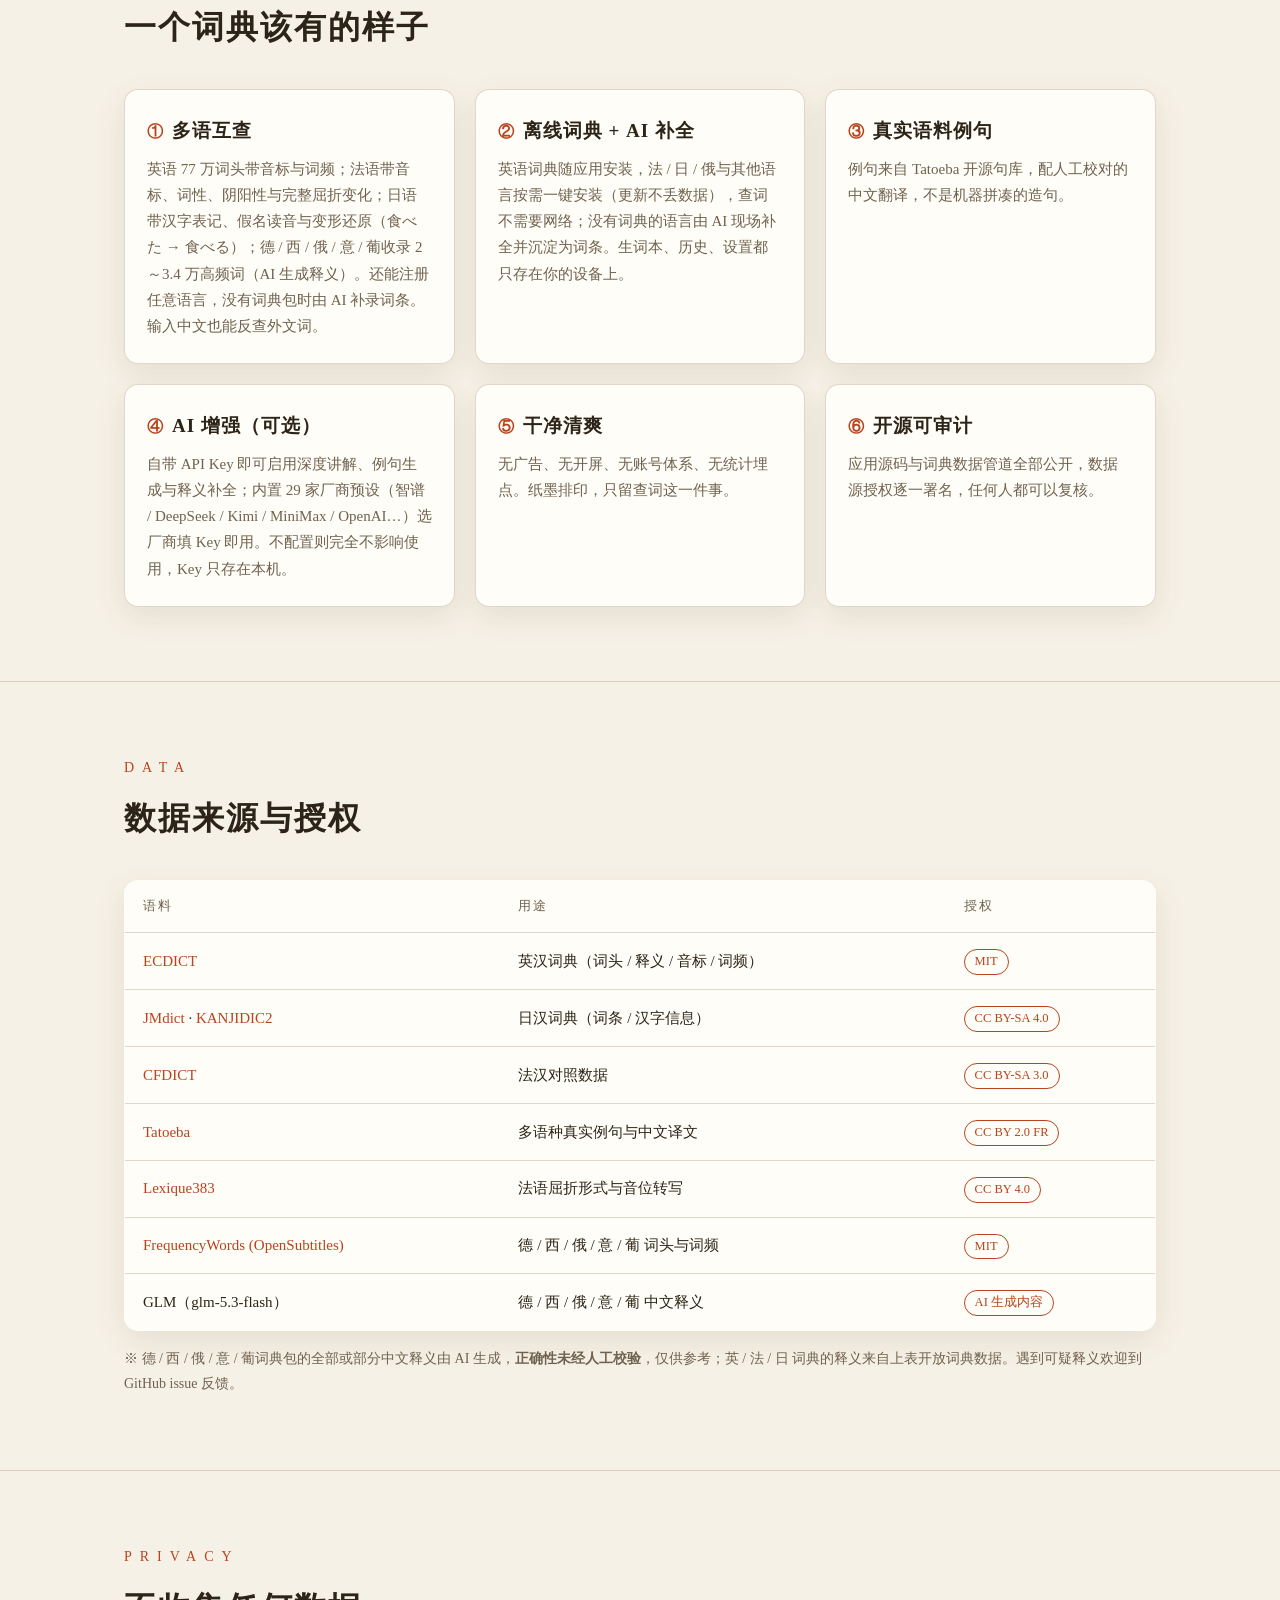
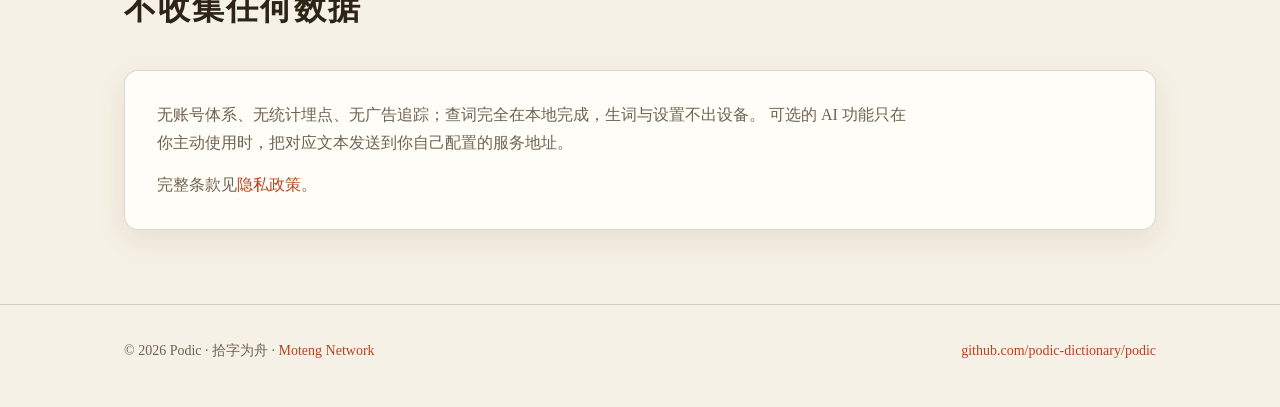
==== commit 3bb7d171: "Add company site link to footer" ====
--- a/index.html
+++ b/index.html
@@ -272,7 +272,7 @@
 </div></section>
 
 <footer><div class="wrap">
-  <div>© 2026 Podic · 拾字为舟</div>
+  <div>© 2026 Podic · 拾字为舟 · <a href="https://oh-my-term.cn/">Moteng Network</a></div>
   <div><a href="https://github.com/podic-dictionary/podic">github.com/podic-dictionary/podic</a></div>
 </div></footer>
 
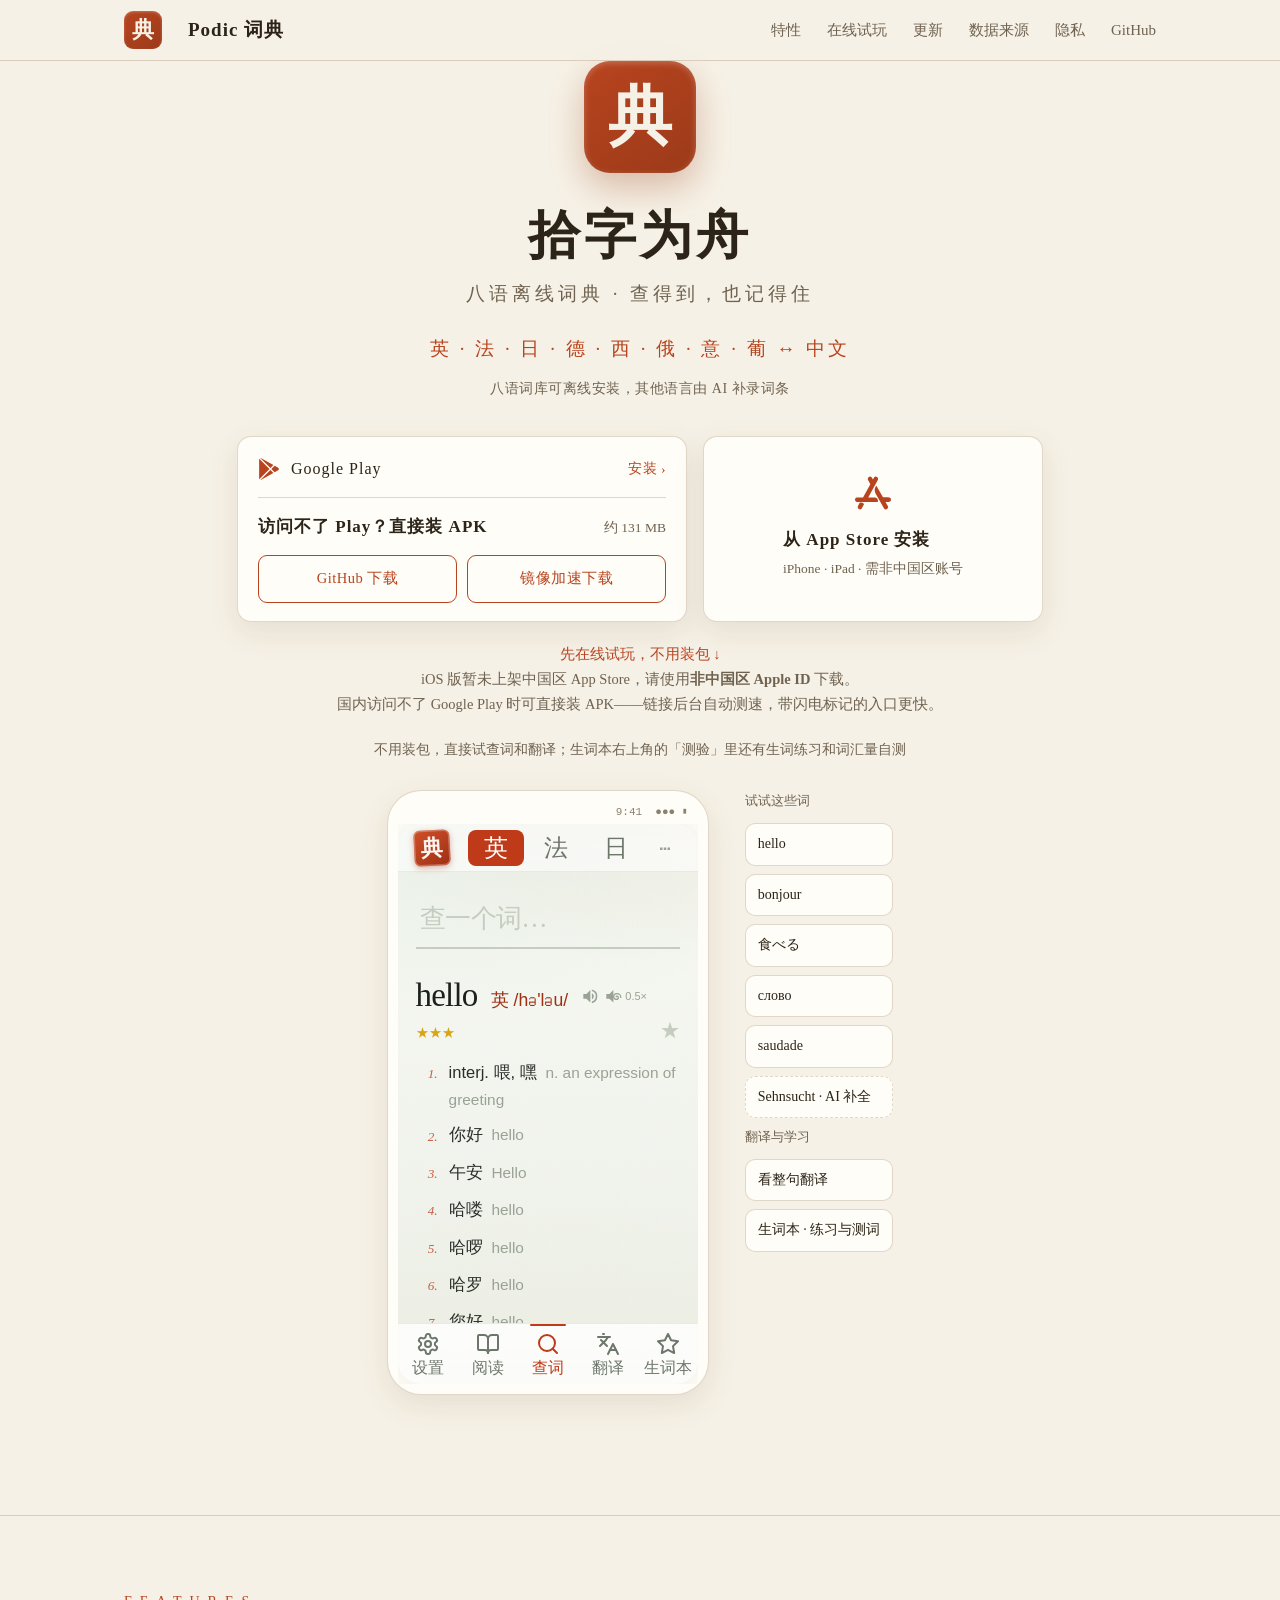
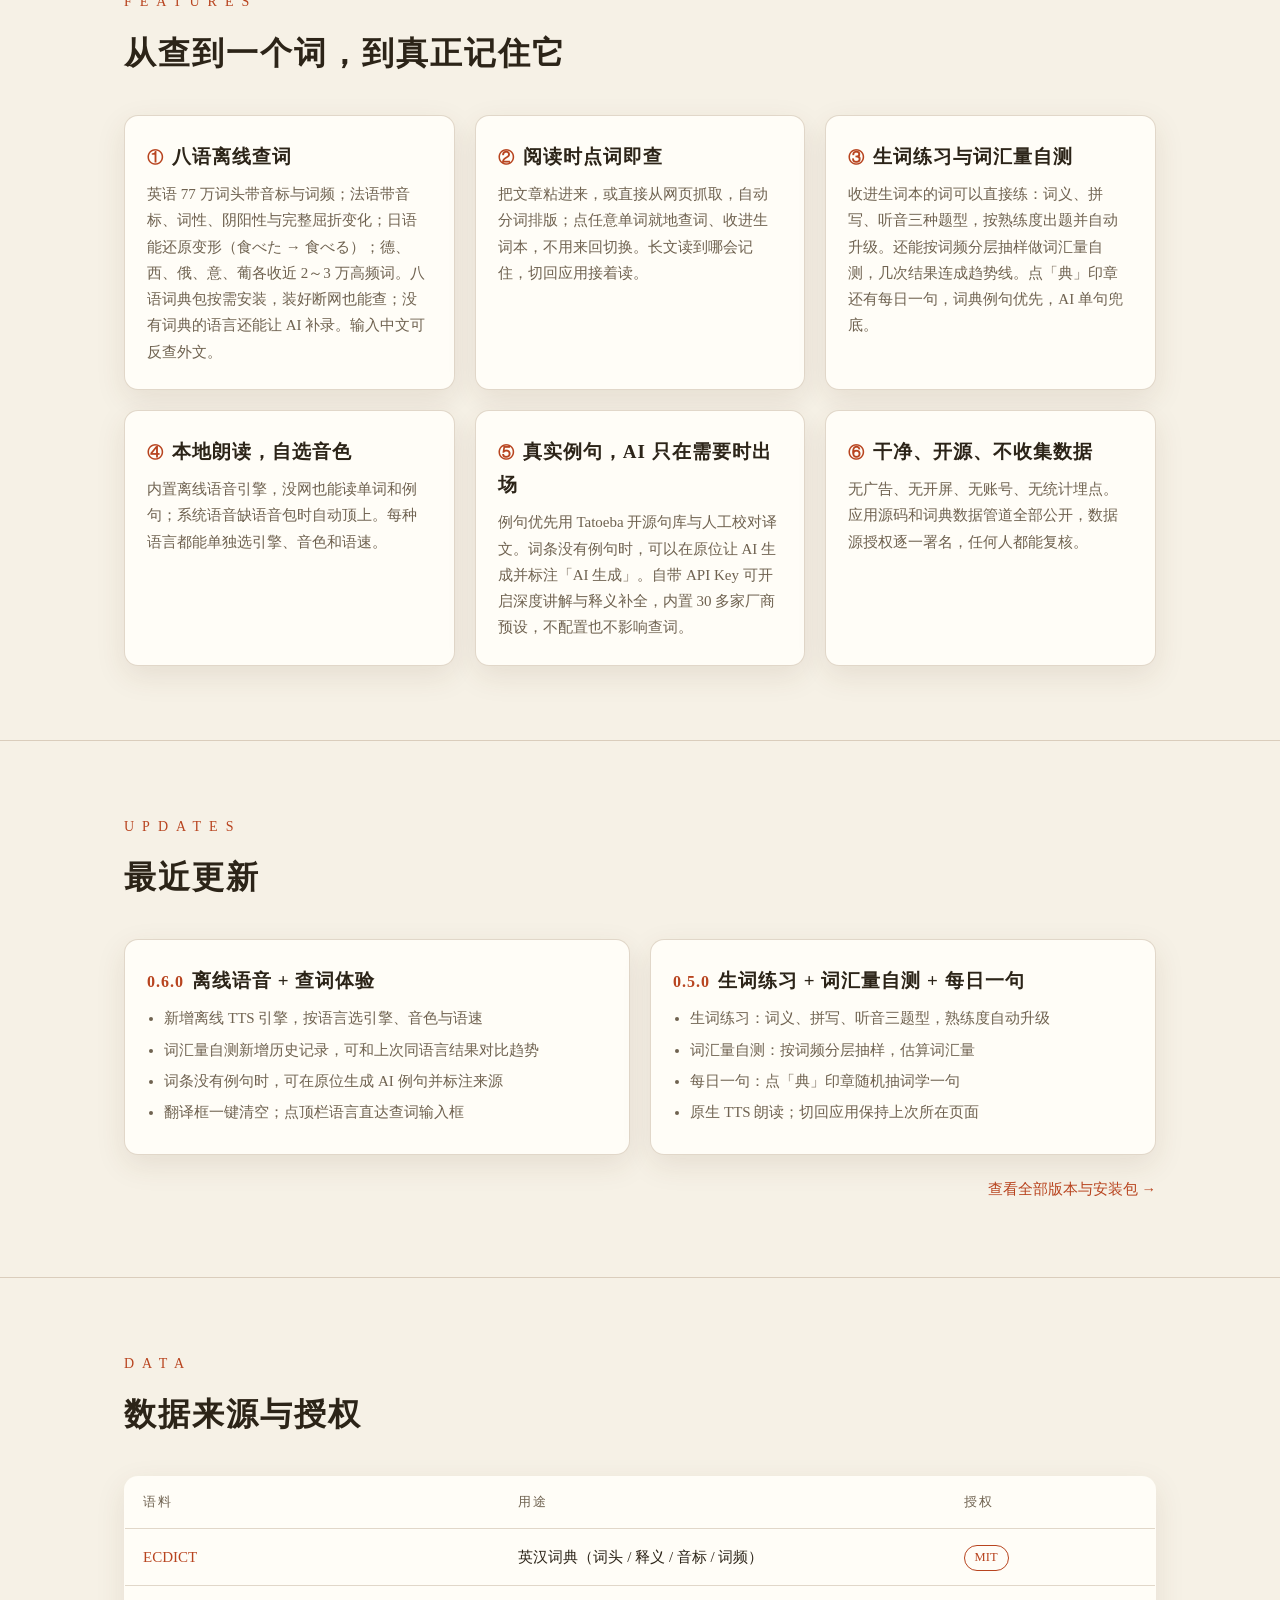
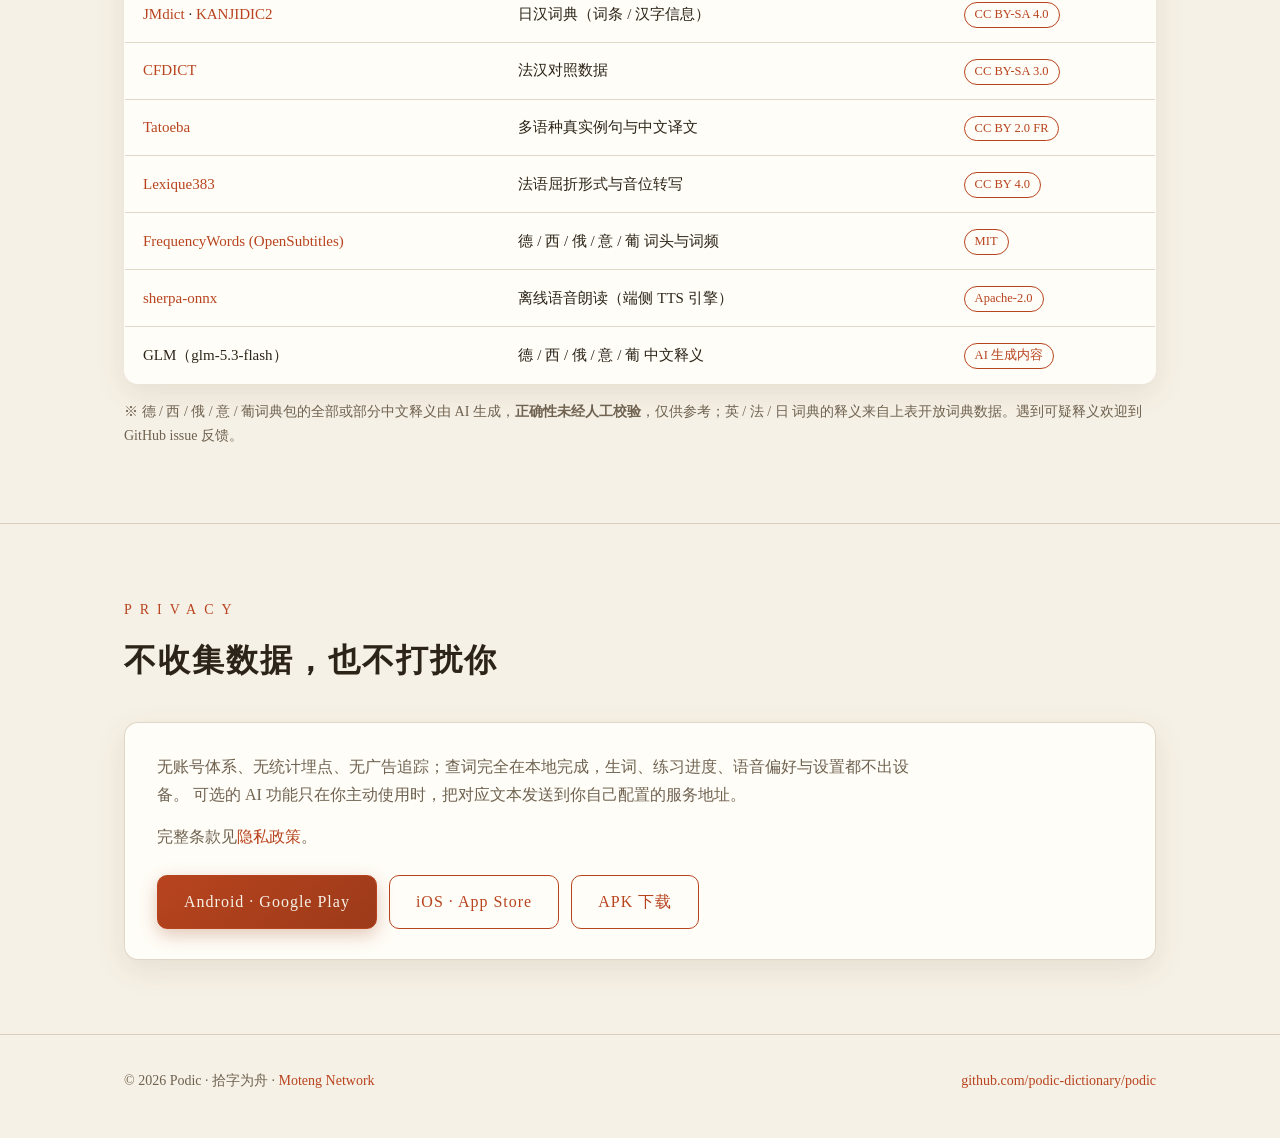
==== commit c3b3c852: "官网改版：八语定位、学习功能与版本更新 - 首屏改为八语离线定位，导航修掉 #shots 断链并补移动端适配 - 特性区重组为六卡，呈现生词练习、词汇量自测、每日一句与离线朗读 - 新增 0.6.0 " ====
--- a/index.html
+++ b/index.html
@@ -3,11 +3,17 @@
 <head>
 <meta charset="utf-8">
 <meta name="viewport" content="width=device-width, initial-scale=1">
-<title>Podic 词典 · 拾字为舟 — 开源离线词典（英 / 法 / 日 / 俄 ↔ 中文）</title>
-<meta name="description" content="Podic 是一款干净清爽的开源词典应用：英、法、日、德、西、俄、意、葡八语与中文互查，支持注册任意语言，完全离线，真实语料例句，可选 AI 增强。无广告、无账号、不收集任何数据。Android 与 iOS 均可下载。">
-<meta property="og:title" content="Podic 词典 · 拾字为舟">
-<meta property="og:description" content="开源离线词典：英 / 法 / 日 / 俄 ↔ 中文（可自添加语言）。真实语料例句，可选 AI 增强，不收集任何数据。">
-<meta property="og:image" content="https://podic-dictionary.github.io/assets/og.png">
+<title>Podic 词典 · 拾字为舟 — 八语离线词典、朗读、生词练习与词汇量自测</title>
+<meta name="description" content="Podic 是一款干净清爽的开源词典：英、法、日、德、西、俄、意、葡八语离线查词，支持本地朗读、生词练习、词汇量自测与每日一句，例句来自真实语料，可选 AI 增强。无广告、无账号、不收集任何数据。Android 与 iOS 均可下载。">
+<link rel="canonical" href="https://podic.oh-my-term.cn/">
+<meta property="og:title" content="Podic 词典 · 拾字为舟 — 八语离线词典">
+<meta property="og:description" content="八语离线查词、本地朗读、生词练习、词汇量自测与每日一句。无广告、无账号、不收集任何数据。">
+<meta property="og:url" content="https://podic.oh-my-term.cn/">
+<meta property="og:type" content="website">
+<meta property="og:image" content="https://podic.oh-my-term.cn/assets/og.png">
+<meta name="twitter:card" content="summary_large_image">
+<meta name="twitter:image" content="https://podic.oh-my-term.cn/assets/og.png">
+<meta name="theme-color" content="#f6f1e6">
 <link rel="icon" type="image/png" href="assets/icon.png">
 <style>
 :root{
@@ -46,6 +52,13 @@
 .brand{font-weight:700;font-size:19px;letter-spacing:1px;margin-right:auto}
 nav a.item{color:var(--ink-soft);font-size:15px}
 nav a.item:hover{color:var(--seal);text-decoration:none}
+@media (max-width:640px){
+  nav .wrap{gap:12px;height:56px}
+  nav a.item{font-size:13.5px}
+  nav a.item.secondary{display:none}
+  .brand{display:none}
+  .langs{font-size:16px;letter-spacing:1px;line-height:1.9}
+}
 
 /* hero */
 header{padding:88px 0 66px;text-align:center}
@@ -54,7 +67,8 @@
   color:#f6f1e6;display:flex;align-items:center;justify-content:center;font-size:64px;font-weight:700;
   box-shadow:0 14px 34px rgba(150,60,20,.30), inset 0 2px 6px rgba(255,255,255,.25)}
 h1{font-size:52px;letter-spacing:4px;line-height:1.25}
-h1 small{display:block;font-size:19px;color:var(--ink-soft);letter-spacing:10px;margin-top:14px;font-weight:400}
+h1 small{display:block;font-size:19px;color:var(--ink-soft);letter-spacing:4px;margin-top:14px;font-weight:400}
+@media (max-width:640px){h1 small{font-size:16px;letter-spacing:2px}}
 .langs{margin:26px 0 38px;color:var(--seal);font-size:19px;letter-spacing:3px}
 .cta{display:flex;gap:16px;justify-content:center;flex-wrap:wrap;align-items:stretch}
 .btn{display:inline-flex;align-items:center;gap:9px;padding:12px 26px;border-radius:10px;
@@ -102,16 +116,8 @@
 .dl-btn.faster .spd .streak{animation:streak .5s ease-in-out infinite alternate}
 @keyframes streak{from{opacity:.25;transform:translateX(-2px)}to{opacity:.95;transform:translateX(1px)}}
 
-/* screenshots */
+/* 在线试玩 */
 .shots{padding:20px 0 90px}
-.rail{display:flex;gap:26px;justify-content:center;flex-wrap:wrap}
-.phone{width:250px;border-radius:24px;padding:8px;background:var(--card);
-  border:1px solid var(--line);box-shadow:var(--card-shadow)}
-.phone img{width:100%;border-radius:17px;display:block}
-.rail .phone:nth-child(1){transform:rotate(-2.2deg) translateY(12px)}
-.rail .phone:nth-child(2){transform:rotate(1.4deg)}
-.rail .phone:nth-child(3){transform:rotate(-1.2deg) translateY(6px)}
-.rail .phone:nth-child(4){transform:rotate(2deg) translateY(14px)}
 
 /* sections */
 section{padding:74px 0;border-top:1px solid var(--line)}
@@ -119,12 +125,17 @@
 h2{font-size:32px;letter-spacing:2px;margin-bottom:34px}
 
 .grid{display:grid;grid-template-columns:repeat(3,1fr);gap:20px}
-@media (max-width:760px){.grid{grid-template-columns:1fr}.h1{font-size:40px}h1{font-size:38px}}
+.grid.two{grid-template-columns:repeat(2,1fr)}
+@media (max-width:760px){.grid,.grid.two{grid-template-columns:1fr}h1{font-size:38px}}
 .card{background:var(--card);border:1px solid var(--line);border-radius:14px;
   padding:24px 22px;box-shadow:var(--card-shadow)}
 .card h3{font-size:19px;margin-bottom:8px;letter-spacing:1px}
 .card h3 em{font-style:normal;color:var(--seal);margin-right:8px;font-size:16px}
 .card p{color:var(--ink-soft);font-size:15px}
+.card ul{margin:0;padding-left:1.15em;color:var(--ink-soft);font-size:15px}
+.card li{margin:5px 0}
+.more{margin-top:22px;font-size:14.5px;text-align:right}
+.endcta{display:flex;gap:12px;flex-wrap:wrap;margin-top:24px}
 
 table{width:100%;border-collapse:collapse;background:var(--card);border:1px solid var(--line);
   border-radius:14px;overflow:hidden;box-shadow:var(--card-shadow)}
@@ -143,7 +154,7 @@
 
 /* 可交互 demo：iframe 内嵌真实前端（./demo/），landing 只提供手机框与词条 chips */
 .langs-note{margin:-26px 0 34px;color:var(--ink-soft);font-size:14px;letter-spacing:.5px}
-.demo-hint{text-align:center;color:var(--ink-soft);font-size:14px;margin-bottom:18px}
+.demo-hint{text-align:center;color:var(--ink-soft);font-size:14px;max-width:680px;margin:0 auto 18px}
 .demo{display:flex;gap:36px;justify-content:center;align-items:flex-start;flex-wrap:wrap;padding:10px 0 30px}
 .demo-phone{width:322px;border-radius:34px;padding:10px;background:var(--card);border:1px solid var(--line);
   box-shadow:var(--card-shadow);overflow:hidden}
@@ -164,17 +175,18 @@
   <div class="seal">典</div>
   <div class="brand">Podic 词典</div>
   <a class="item" href="#features">特性</a>
-  <a class="item" href="#shots">截图</a>
-  <a class="item" href="#data">数据来源</a>
+  <a class="item" href="#demo">在线试玩</a>
+  <a class="item" href="#updates">更新</a>
+  <a class="item secondary" href="#data">数据来源</a>
   <a class="item" href="#privacy">隐私</a>
   <a class="item" href="https://github.com/podic-dictionary/podic">GitHub</a>
 </div></nav>
 
 <header class="wrap">
   <div class="hero-seal">典</div>
-  <h1>拾字为舟<small>干净清爽的开源词典</small></h1>
-  <div class="langs">任意语言* ↔ 中文</div>
-  <p class="langs-note">* 内置英 / 法 / 日 / 俄……等语言词典，其他语言可由 AI 补全</p>
+  <h1>拾字为舟<small>八语离线词典 · 查得到，也记得住</small></h1>
+  <div class="langs">英 · 法 · 日 · 德 · 西 · 俄 · 意 · 葡 ↔ 中文</div>
+  <p class="langs-note">八语词库可离线安装，其他语言由 AI 补录词条</p>
   <div class="cta">
     <div class="dl-card">
       <a class="store-row" href="https://play.google.com/store/apps/details?id=com.felix021.podic">
@@ -198,18 +210,19 @@
     </a>
   </div>
   <p class="cta-note">
-    iOS 版暂未上架中国区 App Store（应用备案办理中），请使用<b>非中国区 Apple ID</b> 下载。<br>
-    国内网络访问不了 Google Play 时，可直接下载 APK 安装——链接后台自动测速，带闪电尾巴的入口更快。
+    <a href="#demo">先在线试玩，不用装包 ↓</a><br>
+    iOS 版暂未上架中国区 App Store，请使用<b>非中国区 Apple ID</b> 下载。<br>
+    国内访问不了 Google Play 时可直接装 APK——链接后台自动测速，带闪电标记的入口更快。
   </p>
 </header>
 
 <!-- 可交互 demo：iframe 内嵌真实前端（mock 后端，预置词条），chips 控制深链接 -->
-<div class="shots wrap">
-  <div class="demo-hint">在线体验 demo——完整应用界面，预置词条与 AI 演示数据</div>
+<div id="demo" class="shots wrap">
+  <div class="demo-hint">不用装包，直接试查词和翻译；生词本右上角的「测验」里还有生词练习和词汇量自测</div>
   <div class="demo">
     <div class="demo-phone">
       <div class="demo-status">9:41&nbsp;&nbsp;●●●&nbsp;▮</div>
-      <iframe id="demoFrame" src="./demo/#/search?q=hello&amp;lang=en" title="Podic 界面演示" loading="lazy"></iframe>
+      <iframe id="demoFrame" src="./demo/#/search?q=hello&amp;lang=en" title="Podic 界面演示"></iframe>
     </div>
     <div class="demo-side">
       <p class="demo-side-t">试试这些词</p>
@@ -219,30 +232,52 @@
       <button class="chip" data-q="слово" data-lang="ru">слово</button>
       <button class="chip" data-q="saudade" data-lang="pt">saudade</button>
       <button class="chip ai" data-q="Sehnsucht" data-lang="de">Sehnsucht · AI 补全</button>
-      <p class="demo-side-t">或者</p>
+      <p class="demo-side-t">翻译与学习</p>
       <button class="chip" data-text="Life is like reading a dictionary.">看整句翻译</button>
-      <button class="chip" data-hash="#/favorites">看看生词本</button>
+      <button class="chip" data-hash="#/favorites">生词本 · 练习与测词</button>
     </div>
   </div>
 </div>
 
 <section id="features"><div class="wrap">
   <div class="kicker">FEATURES</div>
-  <h2>一个词典该有的样子</h2>
+  <h2>从查到一个词，到真正记住它</h2>
   <div class="grid">
-    <div class="card"><h3><em>①</em>多语互查</h3>
-      <p>英语 77 万词头带音标与词频；法语带音标、词性、阴阳性与完整屈折变化；日语带汉字表记、假名读音与变形还原（食べた → 食べる）；德 / 西 / 俄 / 意 / 葡收录 2～3.4 万高频词（AI 生成释义）。还能注册任意语言，没有词典包时由 AI 补录词条。输入中文也能反查外文词。</p></div>
-    <div class="card"><h3><em>②</em>离线词典 + AI 补全</h3>
-      <p>英语词典随应用安装，法 / 日 / 俄与其他语言按需一键安装（更新不丢数据），查词不需要网络；没有词典的语言由 AI 现场补全并沉淀为词条。生词本、历史、设置都只存在你的设备上。</p></div>
-    <div class="card"><h3><em>③</em>真实语料例句</h3>
-      <p>例句来自 Tatoeba 开源句库，配人工校对的中文翻译，不是机器拼凑的造句。</p></div>
-    <div class="card"><h3><em>④</em>AI 增强（可选）</h3>
-      <p>自带 API Key 即可启用深度讲解、例句生成与释义补全；内置 29 家厂商预设（智谱 / DeepSeek / Kimi / MiniMax / OpenAI…）选厂商填 Key 即用。不配置则完全不影响使用，Key 只存在本机。</p></div>
-    <div class="card"><h3><em>⑤</em>干净清爽</h3>
-      <p>无广告、无开屏、无账号体系、无统计埋点。纸墨排印，只留查词这一件事。</p></div>
-    <div class="card"><h3><em>⑥</em>开源可审计</h3>
-      <p>应用源码与词典数据管道全部公开，数据源授权逐一署名，任何人都可以复核。</p></div>
+    <div class="card"><h3><em>①</em>八语离线查词</h3>
+      <p>英语 77 万词头带音标与词频；法语带音标、词性、阴阳性与完整屈折变化；日语能还原变形（食べた → 食べる）；德、西、俄、意、葡各收近 2～3 万高频词。八语词典包按需安装，装好断网也能查；没有词典的语言还能让 AI 补录。输入中文可反查外文。</p></div>
+    <div class="card"><h3><em>②</em>阅读时点词即查</h3>
+      <p>把文章粘进来，或直接从网页抓取，自动分词排版；点任意单词就地查词、收进生词本，不用来回切换。长文读到哪会记住，切回应用接着读。</p></div>
+    <div class="card"><h3><em>③</em>生词练习与词汇量自测</h3>
+      <p>收进生词本的词可以直接练：词义、拼写、听音三种题型，按熟练度出题并自动升级。还能按词频分层抽样做词汇量自测，几次结果连成趋势线。点「典」印章还有每日一句，词典例句优先，AI 单句兜底。</p></div>
+    <div class="card"><h3><em>④</em>本地朗读，自选音色</h3>
+      <p>内置离线语音引擎，没网也能读单词和例句；系统语音缺语音包时自动顶上。每种语言都能单独选引擎、音色和语速。</p></div>
+    <div class="card"><h3><em>⑤</em>真实例句，AI 只在需要时出场</h3>
+      <p>例句优先用 Tatoeba 开源句库与人工校对译文。词条没有例句时，可以在原位让 AI 生成并标注「AI 生成」。自带 API Key 可开启深度讲解与释义补全，内置 30 多家厂商预设，不配置也不影响查词。</p></div>
+    <div class="card"><h3><em>⑥</em>干净、开源、不收集数据</h3>
+      <p>无广告、无开屏、无账号、无统计埋点。应用源码和词典数据管道全部公开，数据源授权逐一署名，任何人都能复核。</p></div>
   </div>
+</div></section>
+
+<section id="updates"><div class="wrap">
+  <div class="kicker">UPDATES</div>
+  <h2>最近更新</h2>
+  <div class="grid two">
+    <div class="card"><h3><em>0.6.0</em>离线语音 + 查词体验</h3>
+      <ul>
+        <li>新增离线 TTS 引擎，按语言选引擎、音色与语速</li>
+        <li>词汇量自测新增历史记录，可和上次同语言结果对比趋势</li>
+        <li>词条没有例句时，可在原位生成 AI 例句并标注来源</li>
+        <li>翻译框一键清空；点顶栏语言直达查词输入框</li>
+      </ul></div>
+    <div class="card"><h3><em>0.5.0</em>生词练习 + 词汇量自测 + 每日一句</h3>
+      <ul>
+        <li>生词练习：词义、拼写、听音三题型，熟练度自动升级</li>
+        <li>词汇量自测：按词频分层抽样，估算词汇量</li>
+        <li>每日一句：点「典」印章随机抽词学一句</li>
+        <li>原生 TTS 朗读；切回应用保持上次所在页面</li>
+      </ul></div>
+  </div>
+  <p class="more"><a href="https://github.com/podic-dictionary/podic/releases">查看全部版本与安装包 →</a></p>
 </div></section>
 
 <section id="data"><div class="wrap">
@@ -256,6 +291,7 @@
     <tr><td><a href="https://tatoeba.org">Tatoeba</a></td><td>多语种真实例句与中文译文</td><td><span class="tag">CC BY 2.0 FR</span></td></tr>
     <tr><td><a href="http://www.lexique.org">Lexique383</a></td><td>法语屈折形式与音位转写</td><td><span class="tag">CC BY 4.0</span></td></tr>
     <tr><td><a href="https://github.com/hermitdave/FrequencyWords">FrequencyWords (OpenSubtitles)</a></td><td>德 / 西 / 俄 / 意 / 葡 词头与词频</td><td><span class="tag">MIT</span></td></tr>
+    <tr><td><a href="https://github.com/k2-fsa/sherpa-onnx">sherpa-onnx</a></td><td>离线语音朗读（端侧 TTS 引擎）</td><td><span class="tag">Apache-2.0</span></td></tr>
     <tr><td>GLM（glm-5.3-flash）</td><td>德 / 西 / 俄 / 意 / 葡 中文释义</td><td><span class="tag">AI 生成内容</span></td></tr>
   </table>
   <p style="margin-top:16px;font-size:14px;color:var(--ink-soft)">※ 德 / 西 / 俄 / 意 / 葡词典包的全部或部分中文释义由 AI 生成，<b>正确性未经人工校验</b>，仅供参考；英 / 法 / 日 词典的释义来自上表开放词典数据。遇到可疑释义欢迎到 GitHub issue 反馈。</p>
@@ -263,11 +299,16 @@
 
 <section id="privacy"><div class="wrap">
   <div class="kicker">PRIVACY</div>
-  <h2>不收集任何数据</h2>
+  <h2>不收集数据，也不打扰你</h2>
   <div class="priv">
-    <p>无账号体系、无统计埋点、无广告追踪；查词完全在本地完成，生词与设置不出设备。
+    <p>无账号体系、无统计埋点、无广告追踪；查词完全在本地完成，生词、练习进度、语音偏好与设置都不出设备。
        可选的 AI 功能只在你主动使用时，把对应文本发送到你自己配置的服务地址。</p>
     <p style="margin-top:14px">完整条款见<a href="/privacy.html">隐私政策</a>。</p>
+    <div class="endcta">
+      <a class="btn solid" href="https://play.google.com/store/apps/details?id=com.felix021.podic">Android · Google Play</a>
+      <a class="btn ghost" href="https://apps.apple.com/app/podic-dictionary/id6814098026">iOS · App Store</a>
+      <a class="btn ghost" href="https://github.com/podic-dictionary/podic/releases/latest">APK 下载</a>
+    </div>
   </div>
 </div></section>
 
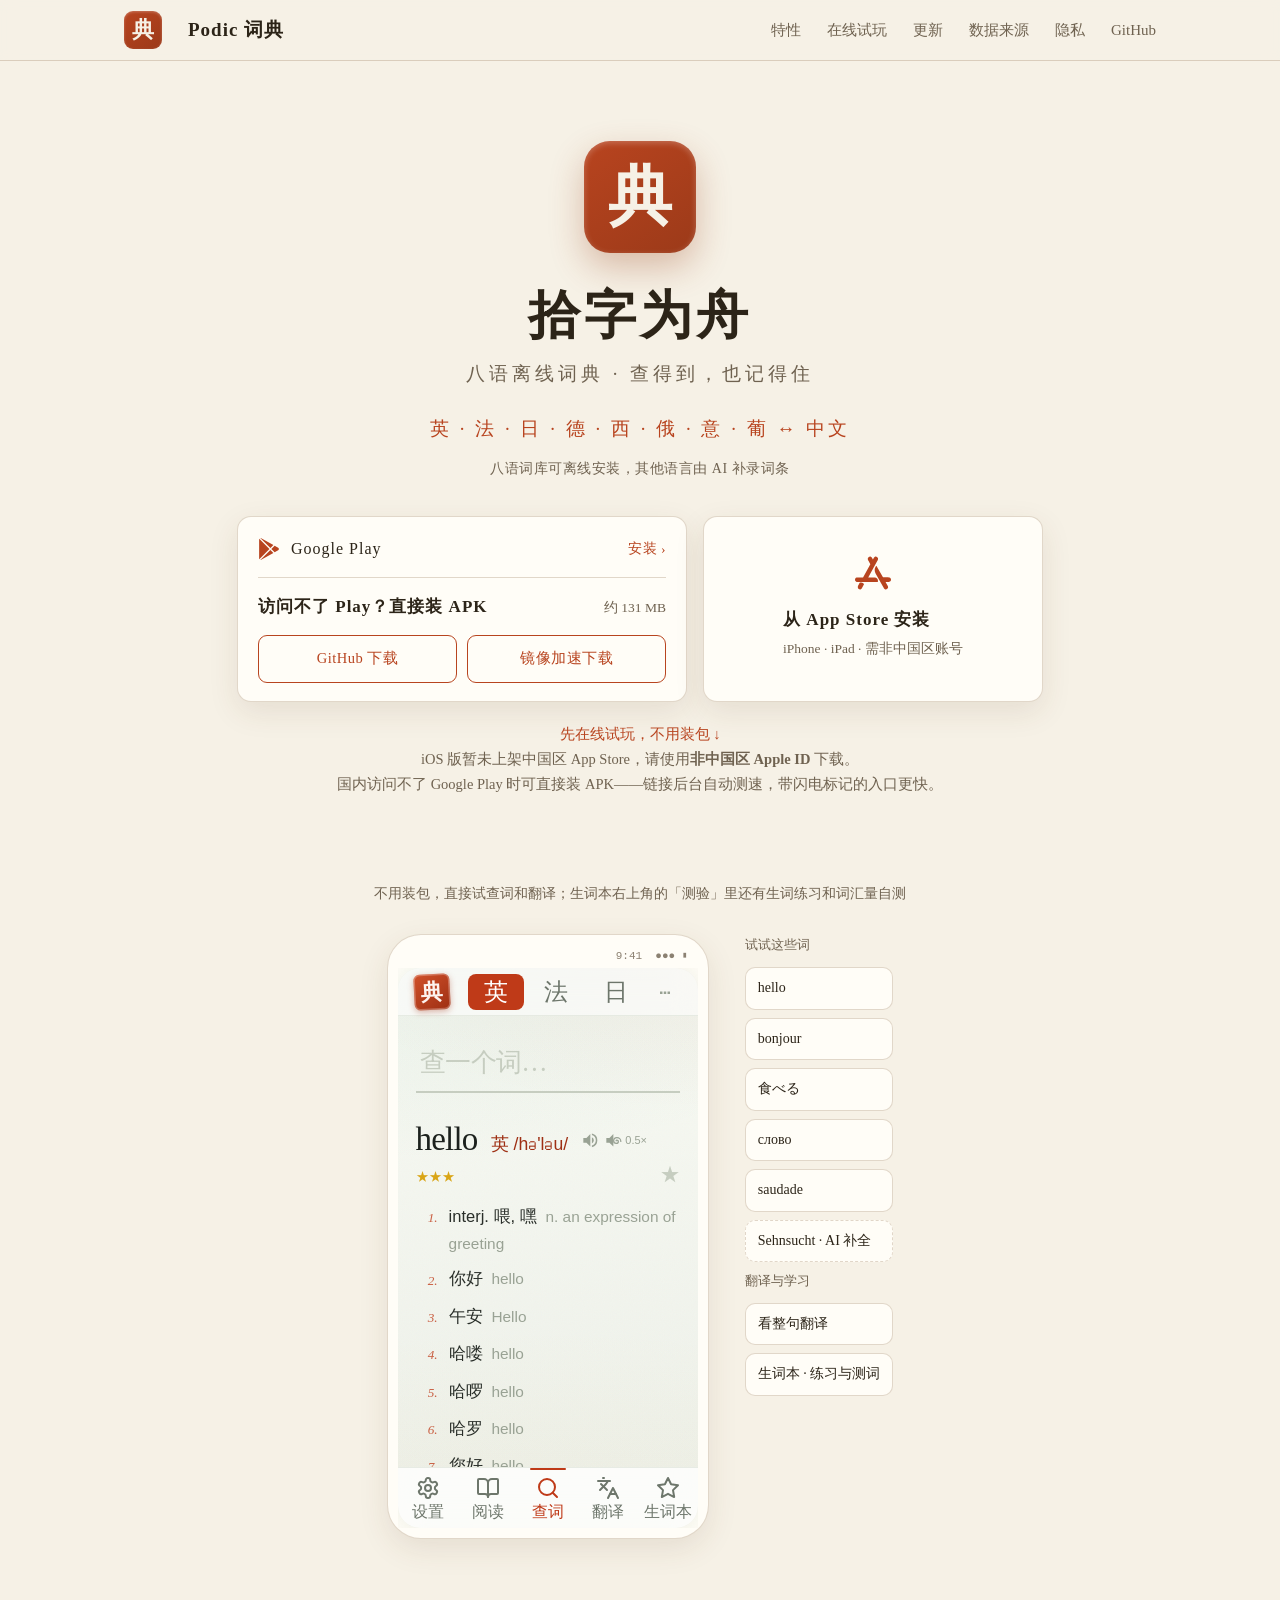
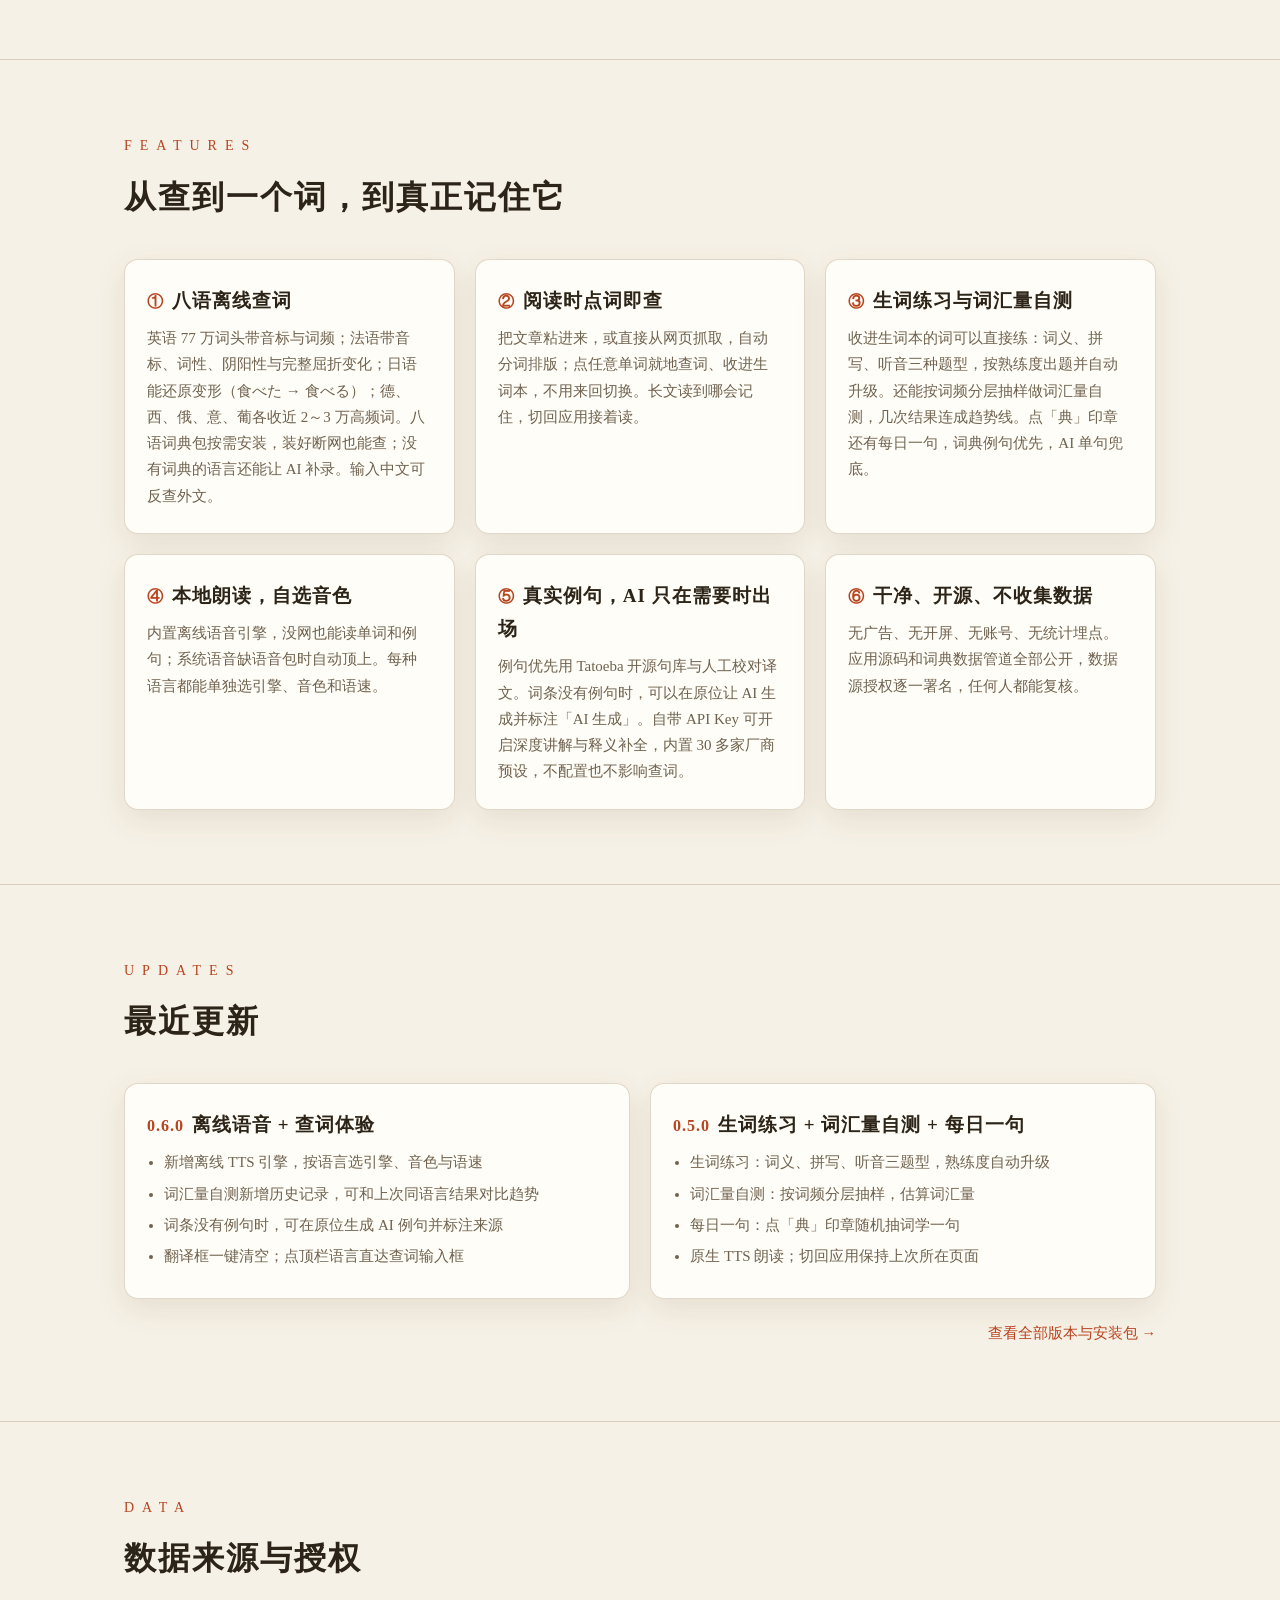
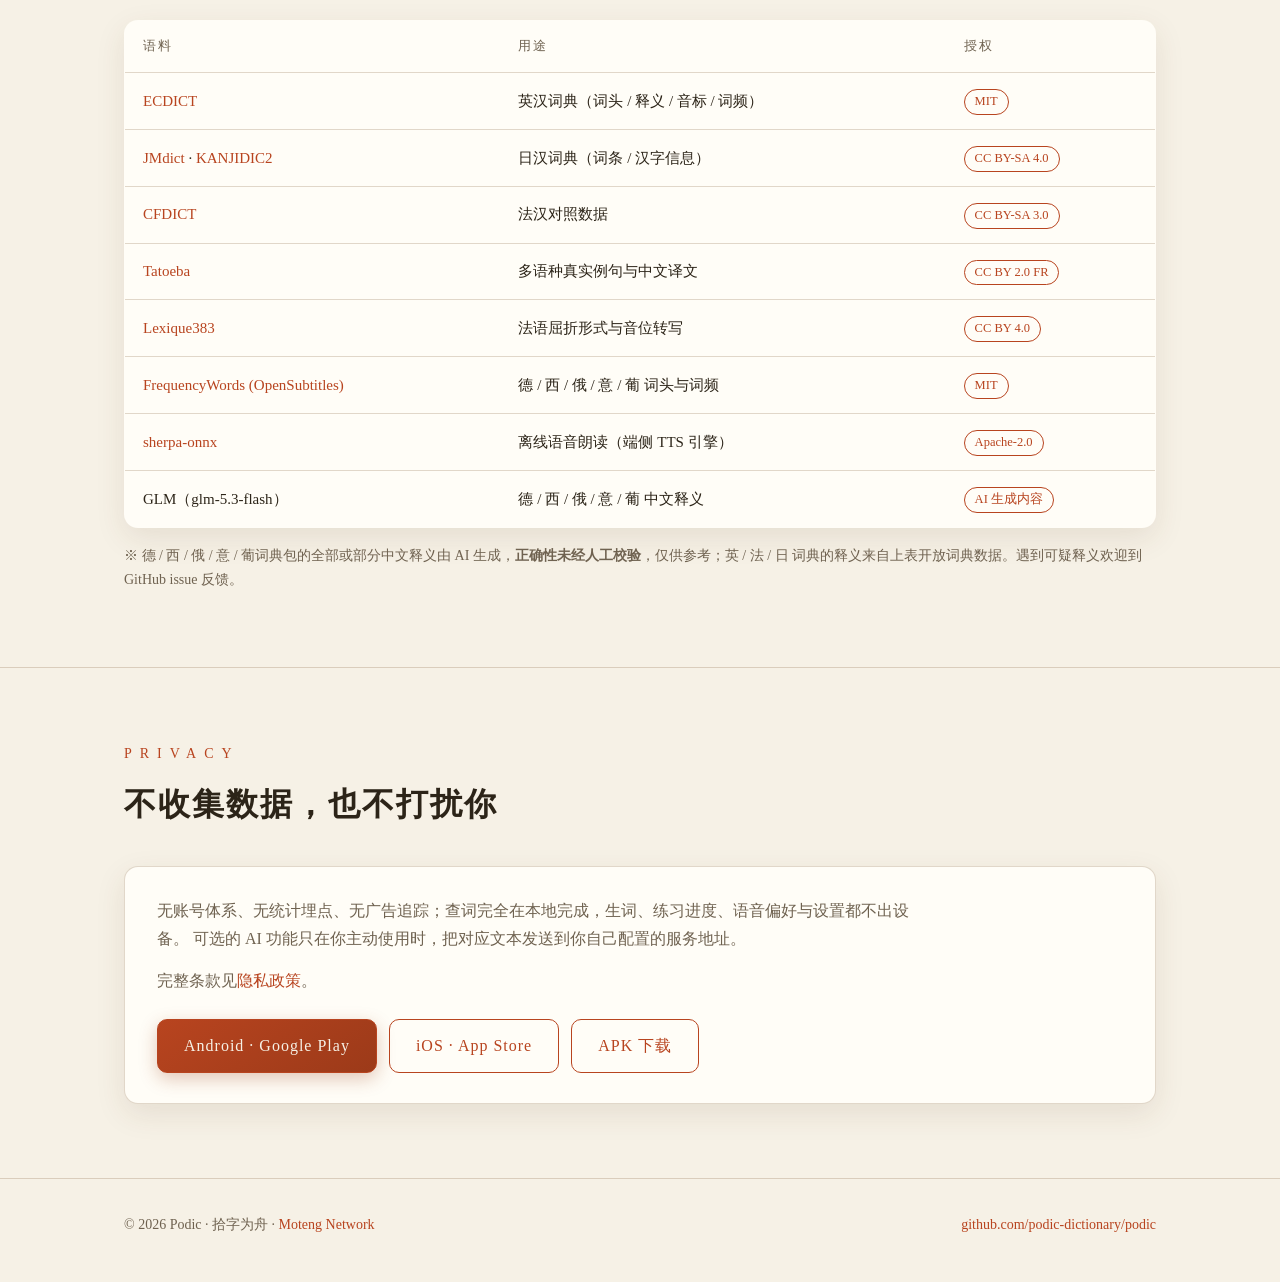
==== commit 5c8d9bd1: "修复首屏 logo 与导航横线贴在一起：恢复 header 纵向内边距" ====
--- a/index.html
+++ b/index.html
@@ -60,8 +60,9 @@
   .langs{font-size:16px;letter-spacing:1px;line-height:1.9}
 }
 
-/* hero */
-header{padding:88px 0 66px;text-align:center}
+/* hero：用 header.wrap 提高优先级，否则被 .wrap 的 padding 覆盖成 0 */
+header.wrap{padding:80px 24px 64px;text-align:center}
+@media (max-width:640px){header.wrap{padding:52px 24px 48px}}
 .hero-seal{width:112px;height:112px;border-radius:26px;margin:0 auto 30px;
   background:linear-gradient(145deg,var(--seal),var(--seal-deep));
   color:#f6f1e6;display:flex;align-items:center;justify-content:center;font-size:64px;font-weight:700;
